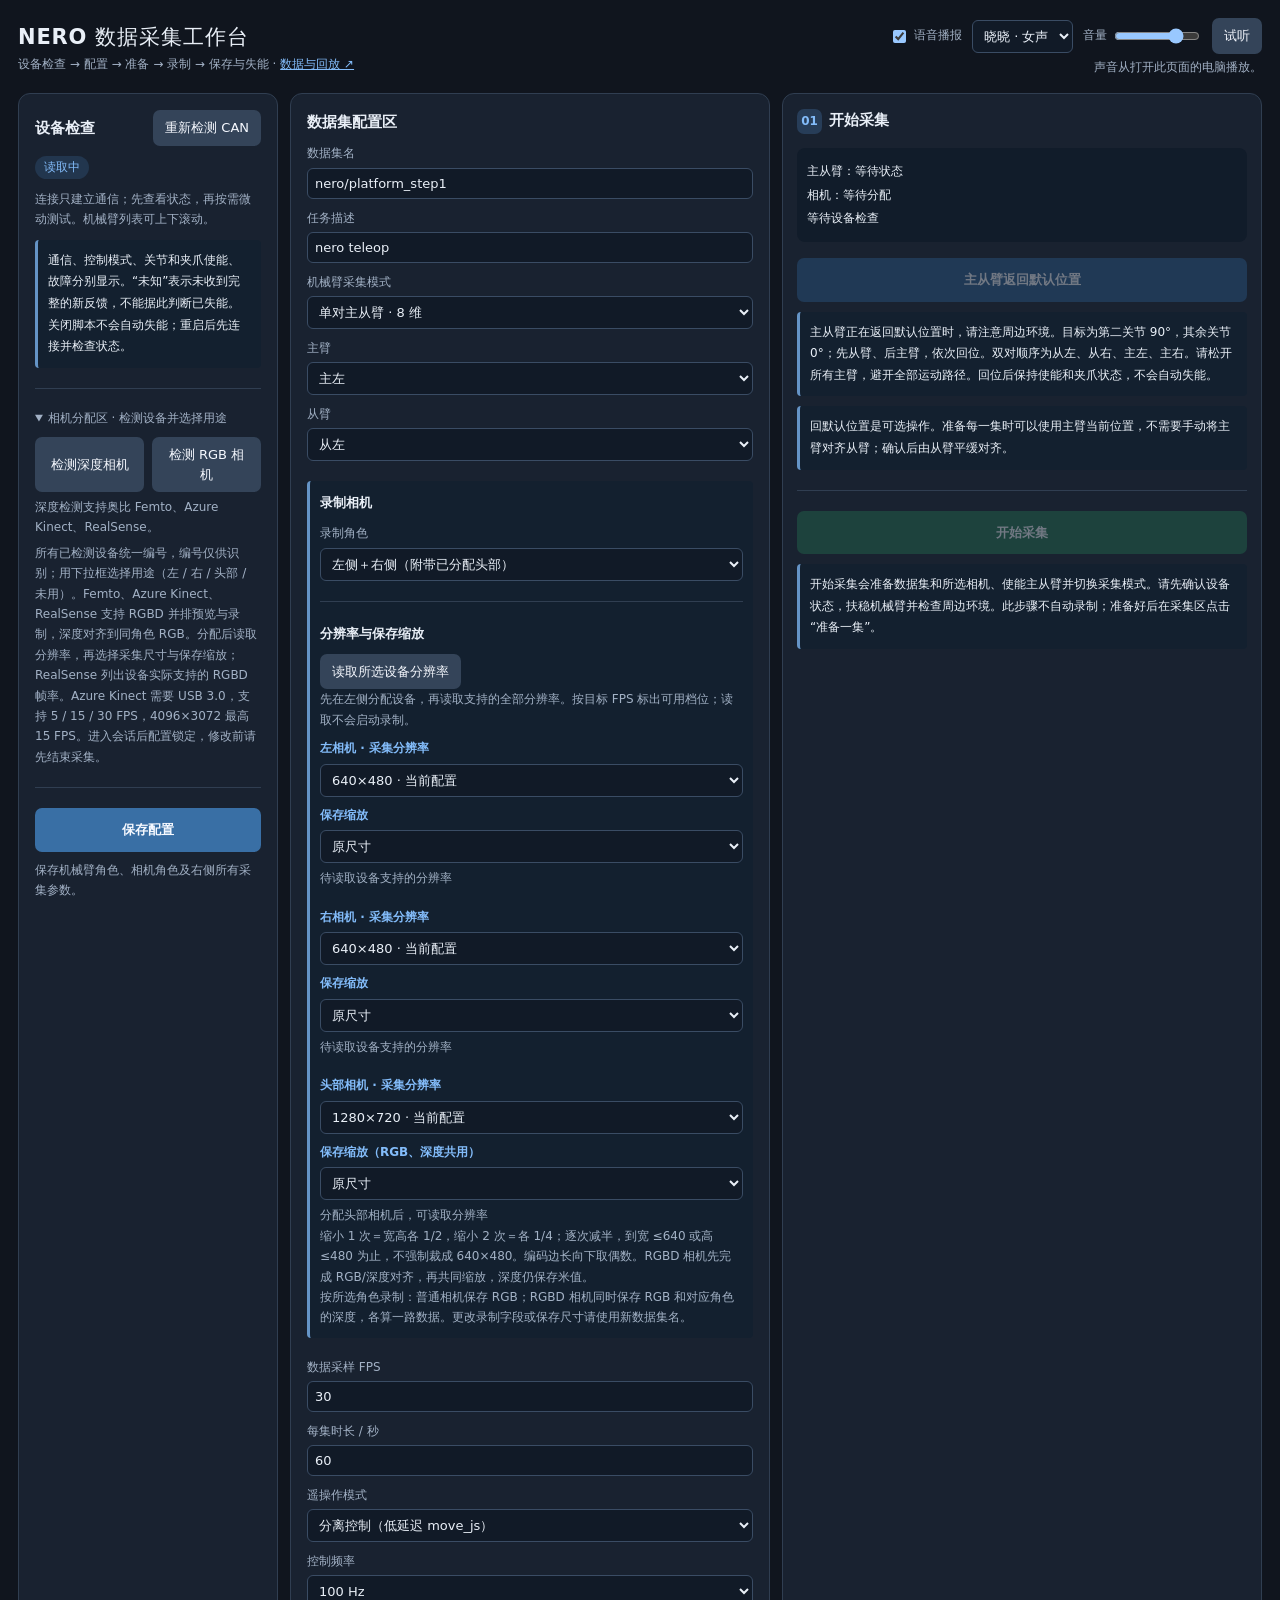
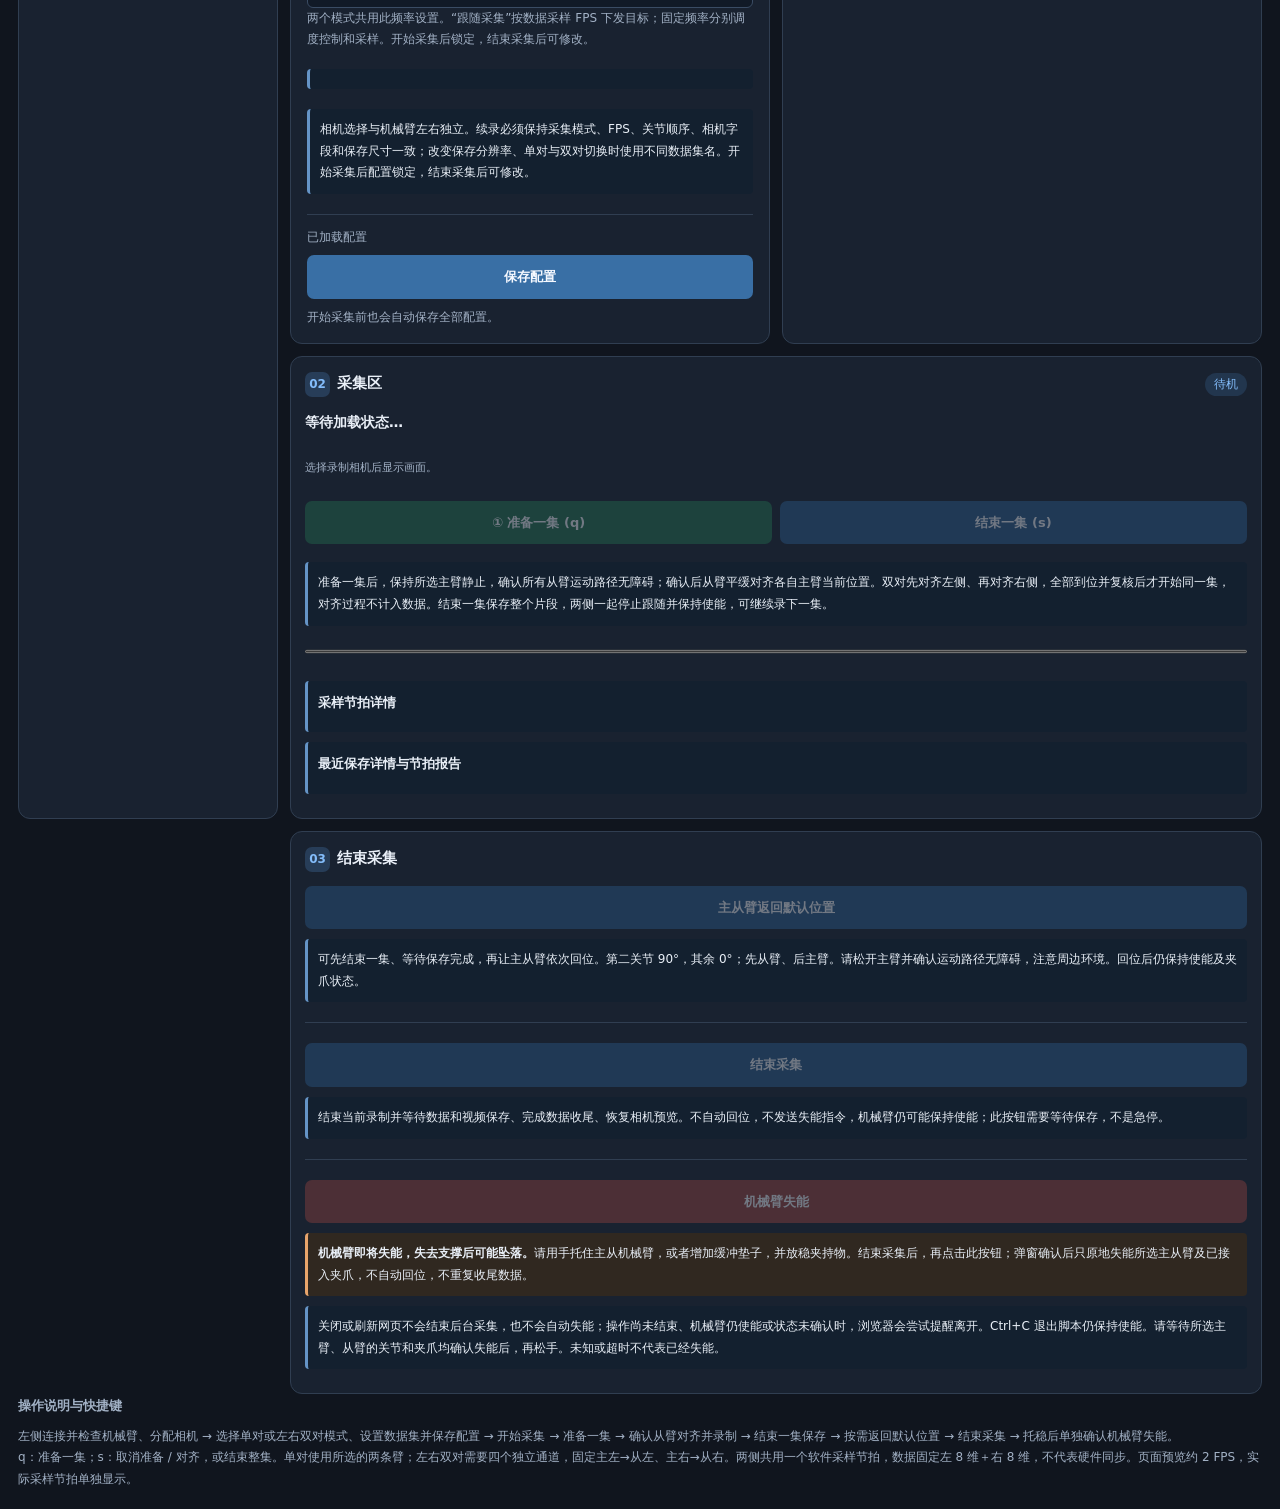
==== examples/nero_to_nero/nero_platform/index.html @ f8a42b7f "feat: nero dual-arm teleop platform and dataset writer tweaks - 新增 nero_to_nero 采集平台（Web 界面 + 相机管理 +" ====
<!DOCTYPE html>
<html lang="zh">
<head>
<meta charset="utf-8">
<meta name="viewport" content="width=device-width, initial-scale=1">
<title>Nero 数据采集工作台</title>
<style>
 *{box-sizing:border-box} [hidden]{display:none!important}
 :root{color-scheme:dark;--bg:#10151e;--panel:#192230;--line:#303e51;--text:#e9eff7;--muted:#a2b1c5;--blue:#83bcfa}
 body{font-family:system-ui,"Noto Sans CJK SC",sans-serif;margin:0;padding:18px;background:var(--bg);color:var(--text);font-size:13px;line-height:1.6}
 .topbar{display:flex;justify-content:space-between;gap:20px;align-items:center;margin-bottom:16px}
 h1{font-size:21px;letter-spacing:.04em;margin:0} .subtitle{color:var(--muted);font-size:12px}
 .voice-panel{max-width:630px;text-align:right} .voice-controls{display:flex;justify-content:flex-end;align-items:center;gap:10px;flex-wrap:wrap}
 .voice-controls label{display:inline-flex;align-items:center;gap:5px;margin:0} #voice-volume{width:86px} #voice-status{margin:3px 0 0;min-height:19px}
 .workspace{display:grid;grid-template-columns:minmax(260px,1.25fr) minmax(175px,.85fr) minmax(185px,.9fr) minmax(340px,1.6fr) minmax(220px,1.05fr);gap:12px;align-items:stretch}
 #left{min-width:0} .column{min-height:640px}.section-head{flex-wrap:wrap}
 .panel{background:var(--panel);border:1px solid var(--line);border-radius:12px;padding:16px;min-width:0}
 .section-head{display:flex;align-items:center;justify-content:space-between;gap:10px;margin-bottom:10px}
 h2{font-size:15px;color:var(--text);margin:0} h3{font-size:13px;margin:0 0 8px}
 .step{display:inline-flex;align-items:center;justify-content:center;width:25px;height:25px;border-radius:7px;background:#273d58;color:var(--blue);margin-right:7px;font-size:12px}
 .badge{display:inline-block;padding:2px 9px;border-radius:20px;color:var(--blue);background:#22364e;font-size:12px;white-space:nowrap}
 .badge.recording{color:#92e9c2;background:#164737}.badge.error{color:#ffc483;background:#543826}
 .badge.review{color:#ffe39a;background:#4c4326}
 .config-grid{display:grid;grid-template-columns:minmax(0,1fr);gap:10px 12px} .field{min-width:0}.span-2,.span-3{grid-column:auto}
 .config-grid input,.config-grid select{width:100%} .config-footer{margin-top:10px}
 .stage{padding:14px}.stage .section-head{margin-bottom:14px}.stage-note{margin:7px 0 12px;font-size:12px;color:var(--muted);line-height:1.7}
 .action{display:block;width:100%;padding:11px 8px;margin:8px 0;font-weight:600}
 .divider{border:0;border-top:1px solid var(--line);margin:20px 0}
 .checklist{margin:8px 0 16px;padding:10px;border-radius:8px;background:#111c2a}.checklist div{font-size:12px;margin:4px 0;overflow-wrap:anywhere}
 #arms{max-height:460px;overflow-y:auto;padding-right:4px}#cams{max-height:360px;overflow-y:auto}.cam img{max-height:125px}
 .armrow{padding:13px 0;border-bottom:1px solid var(--line)}.armrow:last-child{border-bottom:0;padding-bottom:0}
 .armhead{display:flex;gap:7px;align-items:center;flex-wrap:wrap}.ch{font-weight:700;color:var(--blue);margin-right:auto}
 .arm-actions{display:grid;grid-template-columns:1fr 1fr;gap:6px;margin-top:8px}.arm-actions button{padding:6px 3px;font-size:12px}
 .hardware{display:grid;gap:3px;margin:8px 0;font-size:12px;line-height:1.6;overflow-wrap:anywhere}
 .st{font-size:12px;color:var(--muted);overflow-wrap:anywhere;margin-top:6px}
 .muted,.record-detail{color:var(--muted);font-size:12px;line-height:1.7;overflow-wrap:anywhere}.record-detail{margin:5px 0}
 details{margin-top:10px}summary{cursor:pointer;color:var(--muted);font-size:12px;user-select:none}details[open]>summary{margin-bottom:9px}
 .result-row{padding:8px 0;border-bottom:1px solid var(--line);font-size:12px;overflow-wrap:anywhere}.result-row button{margin-top:6px;font-size:12px}
 #close-result{background:#111c2a;padding:10px;margin-top:12px;border-radius:8px}#close-result h2{font-size:13px}
 button{padding:7px 11px;border:1px solid transparent;border-radius:7px;cursor:pointer;font-family:inherit;font-size:13px;background:#344459;color:#f6f9ff;line-height:1.5}
 button:hover:enabled{filter:brightness(1.16)}button:focus-visible,input:focus-visible,select:focus-visible,summary:focus-visible{outline:2px solid var(--blue);outline-offset:3px}
 .go{background:#237451}.stop{background:#98433f}.connect{background:#2c5c8d}.save{background:#396fa5}.quiet-danger{color:#f1b5ad;background:transparent;border-color:#704641}
 button:disabled{opacity:.4;cursor:not-allowed}
 select,input{padding:7px;background:#111a27;color:var(--text);border:1px solid #3a4c64;border-radius:6px;font-family:inherit;font-size:13px;min-width:0}
 label{display:block;font-size:12px;color:var(--muted);margin:0 0 4px}.cfg-label{display:block;font-size:12px;font-weight:700;color:var(--blue);margin:8px 0 4px}.row{display:flex;gap:8px}.row button{flex:1}
 .cams{display:grid;grid-template-columns:minmax(0,1fr);gap:12px}.cam{min-width:0;padding:10px;background:#111a27;border-radius:8px}.cam select{width:100%;margin-top:8px}
 .cam img{width:100%;aspect-ratio:4/3;object-fit:contain;background:#080e16;border-radius:6px}.camera-title{color:var(--blue);font-weight:600}
 .cam img.rgbd-pair{aspect-ratio:auto;max-height:none}.rgbd-labels{display:grid;grid-template-columns:1fr 1fr;text-align:center;font-size:12px;color:var(--muted);margin-top:6px}.preview-retry{margin:6px 0;font-size:12px}
 .focus-controls{border-top:1px solid var(--line);margin-top:9px;padding-top:8px}.focus-choice{display:inline-flex;align-items:center;gap:4px;margin-right:10px;color:var(--text)}.focus-choice.disabled{opacity:.45}.focus-controls input[type=range]{width:100%;padding:0;accent-color:var(--blue);margin:6px 0}.focus-controls input[type=checkbox]{accent-color:var(--blue)}.focus-value{font-variant-numeric:tabular-nums}
 .live-cameras{display:grid;grid-template-columns:repeat(auto-fit,minmax(140px,1fr));gap:10px;margin:12px 0}.live-card{width:100%;max-width:260px;justify-self:center}.notice{padding:10px;background:#13202f;border-left:3px solid #6594c6;border-radius:4px;font-size:12px;line-height:1.8;margin:10px 0}.notice.danger{border-color:#e7a46b;background:#302820}.save-footer{margin-top:20px;padding-top:12px;border-top:1px solid var(--line)}.episode-actions{margin-top:16px;display:grid;grid-template-columns:1fr 1fr;gap:8px}
 .live-card{min-width:0;border:1px solid var(--line);border-radius:9px;overflow:hidden;background:#0b111b}
 .live-card header{display:flex;align-items:center;justify-content:space-between;gap:6px;padding:8px 10px;font-size:12px}
 .live-view{position:relative;aspect-ratio:4/3;background:#080e16}.live-view img{position:absolute;width:100%;height:100%;object-fit:contain}
 .preview-placeholder{position:absolute;inset:0;display:grid;place-content:center;color:var(--muted);padding:16px;text-align:center;font-size:12px}
 .camera-id{padding:7px 10px;font:10px/1.5 monospace;color:#8fa1b9;overflow-wrap:anywhere}
 #preview-mode{font-size:11px;color:var(--muted)} #rec-metrics{font-size:16px;font-weight:600;color:var(--text);margin:10px 0 0}
 #rec-progress{width:100%;height:7px;margin:12px 0;accent-color:#67d5a4}#rec-status{font-size:14px;font-weight:600;min-height:24px}
 #start-reminder{background:#223c36;border:1px solid #3c715b;padding:10px;border-radius:8px;margin-top:12px}#start-reminder .row{flex-direction:column}
 .warn{color:#ffc080;overflow-wrap:anywhere;font-size:12px}.warn:not(:empty){margin:8px 0}#rec-error:not(:empty){padding:10px;background:#422f28;border-radius:6px}.can-cmd{display:block;white-space:pre;font-family:monospace;font-size:12px;background:#0b111b;padding:8px;border-radius:6px;overflow-x:auto;margin:6px 0 0;user-select:all}.copy-btn{margin-left:6px;padding:2px 8px;font-size:12px;border:1px solid #3a4c64;background:#111a27;color:var(--text);border-radius:6px;cursor:pointer}.copy-btn:hover{filter:brightness(1.16)}
 #hint{font-size:12px;color:var(--muted);line-height:1.8}
 dialog{background:#202c3d;color:var(--text);border:1px solid #f6ad55;border-radius:12px;padding:24px;max-width:560px;width:calc(100% - 48px)}
 dialog::backdrop{background:rgba(0,0,0,.75)}dialog h2{font-size:20px;color:#ffc080}#safety-text{white-space:pre-line;line-height:1.8;margin:16px 0}#safety-audio{min-height:3em}dialog .row{margin-top:12px}
 @media(max-width:1280px){.workspace{grid-template-columns:260px minmax(170px,1fr) minmax(185px,1fr)}#left{grid-row:span 2}#capture-area{grid-column:2/4}#finish-area{grid-column:2/4}.column{min-height:0}}
 @media(max-width:800px){body{padding:10px}.topbar{align-items:flex-start;flex-direction:column;gap:10px}.voice-panel{text-align:left}.voice-controls{justify-content:flex-start}.workspace{grid-template-columns:1fr 1fr}#left{grid-row:auto;grid-column:1/-1}#capture-area,#finish-area{grid-column:1/-1}#arms{display:grid;grid-template-columns:repeat(auto-fit,minmax(220px,1fr));gap:12px}.cams{grid-template-columns:repeat(auto-fit,minmax(210px,1fr))}}
 @media(max-width:480px){.workspace{grid-template-columns:1fr}#config-area,#prepare-area{grid-column:1/-1}}
</style>
</head>
<body>
<header class="topbar">
  <div><h1>NERO <span style="font-weight:400">数据采集工作台</span></h1><div class="subtitle">设备检查 → 配置 → 准备 → 录制 → 保存与失能 · <a href="/review" target="_blank" rel="noopener" style="color:var(--blue)">数据与回放 ↗</a></div></div>
  <div class="voice-panel">
    <div class="voice-controls">
      <label><input id="voice-enabled" type="checkbox" checked onchange="changeVoice()">语音播报</label>
      <select id="voice-name" aria-label="播报音色" onchange="changeVoice(true)"><option value="xiaoxiao">晓晓 · 女声</option><option value="yunxi">云希 · 男声</option></select>
      <label>音量 <input id="voice-volume" aria-label="播报音量" type="range" min="0" max="100" value="85" oninput="changeVoice()"></label>
      <button onclick="previewVoice()">试听</button>
    </div>
    <div id="voice-status" class="record-detail" aria-live="polite">声音从打开此页面的电脑播放。</div>
  </div>
</header>
<div id="system-warning" class="notice warn" role="alert" hidden></div>
<div id="connection-status" class="notice warn" role="status" hidden></div>
<main class="workspace">
  <aside id="left" class="panel column">
    <div class="section-head"><h2>设备检查</h2><button id="btn-redetect-can" onclick="redetectCan()" title="重新扫描系统里的 CAN 接口，通道表会按实际检测结果刷新">重新检测 CAN</button><span id="device-count" class="badge">读取中</span></div>
    <div id="can-down-warning" class="notice warn" role="alert" hidden></div>
    <div class="muted">连接只建立通信；先查看状态，再按需微动测试。机械臂列表可上下滚动。</div>
    <div id="arms"></div>
    <div class="notice">通信、控制模式、关节和夹爪使能、故障分别显示。“未知”表示未收到完整的新反馈，不能据此判断已失能。关闭脚本不会自动失能；重启后先连接并检查状态。</div>

    <hr class="divider">
        <details id="camera-settings" open><summary>相机分配区 · 检测设备并选择用途</summary>
          <div class="row"><button id="btn-detect-depth" onclick="detectCameras('depth')">检测深度相机</button><button id="btn-detect-rgb" onclick="detectCameras('rgb')">检测 RGB 相机</button></div>
          <div id="camera-detection" class="record-detail" role="status" aria-live="polite">深度检测支持奥比 Femto、Azure Kinect、RealSense。</div>
          <div class="muted">所有已检测设备统一编号，编号仅供识别；用下拉框选择用途（左 / 右 / 头部 / 未用）。Femto、Azure Kinect、RealSense 支持 RGBD 并排预览与录制，深度对齐到同角色 RGB。分配后读取分辨率，再选择采集尺寸与保存缩放；RealSense 列出设备实际支持的 RGBD 帧率。Azure Kinect 需要 USB 3.0，支持 5 / 15 / 30 FPS，4096×3072 最高 15 FPS。进入会话后配置锁定，修改前请先结束采集。</div>
          <div class="cams" id="cams"></div>
          <div id="missing-cameras" class="record-detail"></div>
          <div id="active-cameras" class="record-detail"></div>
        </details>
    <div class="save-footer"><button class="save action" id="btn-save-devices" onclick="save()">保存配置</button><div class="muted">保存机械臂角色、相机角色及右侧所有采集参数。</div></div>
  </aside>
    <section class="panel column" id="config-area">
      <div class="section-head"><h2>数据集配置区</h2></div>
      <div class="config-grid" oninput="markConfigDirty()" onchange="markConfigDirty()">
        <div class="field span-3"><label for="repo_id">数据集名</label><input id="repo_id" value="nero/platform_step1" placeholder="nero/任务名称"></div>
        <div class="field span-3"><label for="task">任务描述</label><input id="task" value="nero teleop"></div>
        <div class="field span-3"><label for="pair_mode">机械臂采集模式</label><select id="pair_mode" onchange="updatePairSummary(); refresh()"><option value="single">单对主从臂 · 8 维</option><option value="dual">左右双对 · 16 维</option></select></div>
        <div class="field" id="single-leader"><label for="leader_label">主臂</label><select id="leader_label"><option>主左</option><option>主右</option></select></div>
        <div class="field" id="single-follower"><label for="follower_label">从臂</label><select id="follower_label"><option>从左</option><option>从右</option></select></div>
        <section class="notice span-3" aria-labelledby="record-cameras-title">
          <h3 id="record-cameras-title">录制相机</h3>
          <div class="config-grid">
            <div class="field"><label for="record_camera">录制角色</label><select id="record_camera" onchange="updateCameraSummary(); voice.say('camera_changed')"><option value="right">右侧（附带已分配头部）</option><option value="left">左侧（附带已分配头部）</option><option value="both" selected>左侧＋右侧（附带已分配头部）</option></select></div>
          </div>
          <div id="record-camera-summary" class="record-detail" aria-live="polite"></div>
          <hr class="divider">
          <h3>分辨率与保存缩放</h3>
          <button id="btn-resolutions" type="button" onclick="refreshResolutions()">读取所选设备分辨率</button>
          <div class="muted">先在左侧分配设备，再读取支持的全部分辨率。按目标 FPS 标出可用档位；读取不会启动录制。</div>
          <div class="config-grid">
            <div class="field"><label for="resolution-left" class="cfg-label">左相机 · 采集分辨率</label><select id="resolution-left" onchange="changeResolution('left')"><option value="640x480">640×480 · 当前配置</option></select><label for="scale-left" class="cfg-label">保存缩放</label><select id="scale-left" onchange="changeScale('left')"><option value="1">原尺寸</option></select><div id="resolution-output-left" class="record-detail"></div><div id="resolution-info-left" class="muted">待读取设备支持的分辨率</div></div>
            <div class="field"><label for="resolution-right" class="cfg-label">右相机 · 采集分辨率</label><select id="resolution-right" onchange="changeResolution('right')"><option value="640x480">640×480 · 当前配置</option></select><label for="scale-right" class="cfg-label">保存缩放</label><select id="scale-right" onchange="changeScale('right')"><option value="1">原尺寸</option></select><div id="resolution-output-right" class="record-detail"></div><div id="resolution-info-right" class="muted">待读取设备支持的分辨率</div></div>
            <div class="field"><label for="resolution-head" class="cfg-label">头部相机 · 采集分辨率</label><select id="resolution-head" onchange="changeResolution('head')"><option value="1280x720">1280×720 · 当前配置</option></select><label for="scale-head" class="cfg-label">保存缩放（RGB、深度共用）</label><select id="scale-head" onchange="changeScale('head')"><option value="1">原尺寸</option></select><div id="resolution-output-head" class="record-detail"></div><div id="resolution-info-head" class="muted">分配头部相机后，可读取分辨率</div></div>
          </div>
          <div class="muted">缩小 1 次＝宽高各 1/2，缩小 2 次＝各 1/4；逐次减半，到宽 ≤640 或高 ≤480 为止，不强制裁成 640×480。编码边长向下取偶数。RGBD 相机先完成 RGB/深度对齐，再共同缩放，深度仍保存米值。</div>
          <div class="muted">按所选角色录制：普通相机保存 RGB；RGBD 相机同时保存 RGB 和对应角色的深度，各算一路数据。更改录制字段或保存尺寸请使用新数据集名。</div>
          <div id="depth-storage" class="warn" hidden></div>
        </section>
        <div class="field"><label for="fps">数据采样 FPS</label><input id="fps" type="number" min="1" value="30" onchange="renderResolutionControls(); updateTeleopSummary()"></div>
        <div class="field"><label for="episode_sec">每集时长 / 秒</label><input id="episode_sec" type="number" min="0.1" step="0.1" value="60"></div>
        <div class="field span-3"><label for="follow_motion_mode">遥操作模式</label><select id="follow_motion_mode" onchange="updateTeleopSummary()"><option value="js">分离控制（低延迟 move_js）</option><option value="j">底层平滑（高延迟 move_j）</option></select></div>
        <div class="field span-3"><label for="control_frequency">控制频率</label><select id="control_frequency" onchange="updateTeleopSummary()"><option value="capture">跟随采集</option><option value="50">50 Hz</option><option value="100" selected>100 Hz</option><option value="150">150 Hz</option><option value="200">200 Hz</option></select><div class="muted">两个模式共用此频率设置。“跟随采集”按数据采样 FPS 下发目标；固定频率分别调度控制和采样。开始采集后锁定，结束采集后可修改。</div></div>
        <div class="notice span-3" id="teleop-summary"></div>
      </div>
      <div class="notice">相机选择与机械臂左右独立。续录必须保持采集模式、FPS、关节顺序、相机字段和保存尺寸一致；改变保存分辨率、单对与双对切换时使用不同数据集名。开始采集后配置锁定，结束采集后可修改。</div>
      <div class="record-detail" id="pair-summary"></div>
      <div class="record-detail" id="camera-summary"></div>
      <div class="save-footer"><div class="muted" id="config-status">已加载配置</div><button class="save action" id="btn-save" onclick="save()">保存配置</button><div class="muted">开始采集前也会自动保存全部配置。</div></div>
    </section>
    <section class="panel stage column" id="prepare-area">
      <div class="section-head"><h2><span class="step">01</span>开始采集</h2></div>
      <div class="checklist"><div id="ready-pair">主从臂：等待状态</div><div id="ready-camera">相机：等待分配</div><div id="ready-state">等待设备检查</div></div>
      <button class="connect action" id="btn-home" onclick="returnHome()" disabled>主从臂返回默认位置</button>
      <div class="notice">主从臂正在返回默认位置时，请注意周边环境。目标为第二关节 90°，其余关节 0°；先从臂、后主臂，依次回位。双对顺序为从左、从右、主左、主右。请松开所有主臂，避开全部运动路径。回位后保持使能和夹爪状态，不会自动失能。</div>
      <div id="home-status" class="record-detail" aria-live="polite"></div>
      <div class="notice">回默认位置是可选操作。准备每一集时可以使用主臂当前位置，不需要手动将主臂对齐从臂；确认后由从臂平缓对齐。</div>
      <hr class="divider">
      <button class="go action" id="btn-session-start" onclick="openSession()" disabled>开始采集</button>
      <div class="notice">开始采集会准备数据集和所选相机、使能主从臂并切换采集模式。请先确认设备状态，扶稳机械臂并检查周边环境。此步骤不自动录制；准备好后在采集区点击“准备一集”。</div>
      <div class="record-detail" id="session-status" aria-live="polite"></div>
      <div id="gate" class="warn"></div>
    </section>
      <section class="panel stage column" id="capture-area">
        <div class="section-head"><h2><span class="step">02</span>采集区</h2><span id="phase-badge" class="badge">待机</span></div>
        <div class="status" id="rec-status" aria-live="polite">等待加载状态…</div>
        <div class="live-cameras" id="live-cameras">
          <article class="live-card" id="live-left" hidden><header><strong>左相机</strong><span id="live-label-left"></span></header><div class="live-view"><img id="live-image-left" alt="左相机当前画面" hidden><div class="preview-placeholder" id="live-empty-left">等待画面</div></div><div class="camera-id" id="live-id-left"></div></article>
          <article class="live-card" id="live-right" hidden><header><strong>右相机</strong><span id="live-label-right"></span></header><div class="live-view"><img id="live-image-right" alt="右相机当前画面" hidden><div class="preview-placeholder" id="live-empty-right">等待画面</div></div><div class="camera-id" id="live-id-right"></div></article>
          <article class="live-card" id="live-head" hidden><header><strong>头部 RGB</strong><span id="live-label-head"></span></header><div class="live-view"><img id="live-image-head" alt="头部 RGB 当前画面" hidden><div class="preview-placeholder" id="live-empty-head">开启采集后显示</div></div><div class="camera-id" id="live-id-head"></div></article>
          <article class="live-card" id="live-left_depth" hidden><header><strong>左深度</strong><span id="live-label-left_depth"></span></header><div class="live-view"><img id="live-image-left_depth" alt="左深度伪彩色" hidden><div class="preview-placeholder" id="live-empty-left_depth">开启采集后显示</div></div><div class="camera-id">与左 RGB 对齐。固定 0～10 m 色阶：近蓝、远红，无效值黑色。保存单通道深度，伪彩色仅供查看。</div></article>
          <article class="live-card" id="live-right_depth" hidden><header><strong>右深度</strong><span id="live-label-right_depth"></span></header><div class="live-view"><img id="live-image-right_depth" alt="右深度伪彩色" hidden><div class="preview-placeholder" id="live-empty-right_depth">开启采集后显示</div></div><div class="camera-id">与右 RGB 对齐。固定 0～10 m 色阶：近蓝、远红，无效值黑色。保存单通道深度，伪彩色仅供查看。</div></article>
          <article class="live-card" id="live-head_depth" hidden><header><strong>头部深度</strong><span id="live-label-head_depth"></span></header><div class="live-view"><img id="live-image-head_depth" alt="头部深度伪彩色" hidden><div class="preview-placeholder" id="live-empty-head_depth">开启采集后显示</div></div><div class="camera-id">与头部 RGB 对齐。固定 0～10 m 色阶：近蓝、远红，无效值黑色。保存单通道深度，伪彩色仅供查看。</div></article>
        </div>
        <div id="preview-mode">选择录制相机后显示画面。</div>
        <div id="camera-focus-warning" class="warn" hidden></div>
        <div class="episode-actions"><button class="go action" id="btn-start" onclick="start()" disabled>① 准备一集 (q)</button><button class="connect action" id="btn-stop" onclick="stop()" disabled>结束一集 (s)</button></div>
        <div class="notice">准备一集后，保持所选主臂静止，确认所有从臂运动路径无障碍；确认后从臂平缓对齐各自主臂当前位置。双对先对齐左侧、再对齐右侧，全部到位并复核后才开始同一集，对齐过程不计入数据。结束一集保存整个片段，两侧一起停止跟随并保持使能，可继续录下一集。</div>
        <div id="start-reminder" hidden>
          <div class="record-detail">建议主臂尽量回到默认位置（第二关节 90°，其余 0°），也可使用当前位置。双对模式请保持两条主臂静止，直到全部对齐完成；确认两侧路径和臂间空间均无障碍。</div>
          <div class="record-detail">可直接确认跳过准备语音，继续从臂对齐并录制。</div>
          <div class="row"><button class="go" id="btn-confirm-start" onclick="confirmStart()">② 确认并继续（跳过语音）</button><button onclick="cancelStart()">取消</button></div>
        </div>
        <button class="action" id="btn-cancel-prepare" onclick="stop()" hidden disabled>取消准备 / 对齐 (s)</button>
        <div id="rec-metrics"></div>
        <progress id="rec-progress" value="0" max="60" aria-label="本集录制时长"></progress>
        <div class="record-detail" id="rec-fps"></div>
        <div class="record-detail" id="rec-control"></div>
        <div class="record-detail" id="rec-motion-mode"></div>
        <div class="warn" id="rec-warning"></div><div class="warn" id="rec-error" role="alert"></div>
        <div class="warn" id="timing-warning"></div>
        <section class="notice" aria-labelledby="timing-title"><h3 id="timing-title">采样节拍详情</h3><div class="record-detail" id="rec-timing"></div></section>
        <div class="record-detail" id="rec-total"></div>
        <div class="record-detail" id="last-summary" aria-live="polite"></div>
        <section class="notice" aria-labelledby="last-title"><h3 id="last-title">最近保存详情与节拍报告</h3><div class="record-detail" id="rec-last"></div></section>
      </section>
    <section class="panel stage column" id="finish-area">
      <div class="section-head"><h2><span class="step">03</span>结束采集</h2></div>
      <button class="connect action" id="btn-home-end" onclick="returnHome('btn-home-end')" disabled>主从臂返回默认位置</button>
      <div class="notice">可先结束一集、等待保存完成，再让主从臂依次回位。第二关节 90°，其余 0°；先从臂、后主臂。请松开主臂并确认运动路径无障碍，注意周边环境。回位后仍保持使能及夹爪状态。</div>
      <div id="home-status-end" class="record-detail" aria-live="polite"></div>
      <hr class="divider">
      <button class="connect action" id="btn-end-session" onclick="endSession()" disabled>结束采集</button>
      <div class="notice">结束当前录制并等待数据和视频保存、完成数据收尾、恢复相机预览。不自动回位，不发送失能指令，机械臂仍可能保持使能；此按钮需要等待保存，不是急停。</div>
      <div id="end-status" class="record-detail" aria-live="polite"></div>
      <hr class="divider">
      <button class="stop action" id="btn-disconnect" onclick="disconnect()" disabled>机械臂失能</button>
      <div class="notice danger"><strong>机械臂即将失能，失去支撑后可能坠落。</strong>请用手托住主从机械臂，或者增加缓冲垫子，并放稳夹持物。结束采集后，再点击此按钮；弹窗确认后只原地失能所选主从臂及已接入夹爪，不自动回位，不重复收尾数据。</div>
      <div id="disable-status" class="record-detail" aria-live="polite"></div>
      <div id="close-result" hidden aria-live="polite">
        <h2>数据收尾与失能结果</h2><div class="muted">数据、关节、夹爪分别确认；未执行失能不等于已失能。仅重试未完成项。</div>
        <div class="result-row"><span id="close-data"></span><button id="retry-data" onclick="retryClose('data')" hidden>重试数据收尾</button></div>
        <div id="close-arms"></div><div class="record-detail" id="close-preview"></div><div class="warn" id="close-warnings"></div>
      </div>
      <div class="notice">关闭或刷新网页不会结束后台采集，也不会自动失能；操作尚未结束、机械臂仍使能或状态未确认时，浏览器会尝试提醒离开。Ctrl+C 退出脚本仍保持使能。请等待所选主臂、从臂的关节和夹爪均确认失能后，再松手。未知或超时不代表已经失能。</div>
    </section>
</main>
<section id="hint" aria-labelledby="hint-title"><h3 id="hint-title">操作说明与快捷键</h3>左侧连接并检查机械臂、分配相机 → 选择单对或左右双对模式、设置数据集并保存配置 → 开始采集 → 准备一集 → 确认从臂对齐并录制 → 结束一集保存 → 按需返回默认位置 → 结束采集 → 托稳后单独确认机械臂失能。<br>q：准备一集；s：取消准备 / 对齐，或结束整集。单对使用所选的两条臂；左右双对需要四个独立通道，固定主左→从左、主右→从右。两侧共用一个软件采样节拍，数据固定左 8 维＋右 8 维，不代表硬件同步。页面预览约 2 FPS，实际采样节拍单独显示。</section>
<dialog id="safety-dialog" aria-labelledby="safety-title" aria-describedby="safety-text" oncancel="event.preventDefault(); finishSafety(false)" onclose="if(!this.open) finishSafety(false)">
  <h2 id="safety-title"></h2>
  <div id="safety-text"></div>
  <div id="safety-audio" class="record-detail" aria-live="polite"></div>
  <button id="safety-replay" onclick="replaySafety()">重新播放提醒</button>
  <div class="row">
    <button id="safety-cancel" onclick="finishSafety(false)" autofocus>取消</button>
    <button id="safety-confirm" class="stop" onclick="finishSafety(true)" disabled>请先听完提醒</button>
  </div>
</dialog>
<script src="/static/voice.js?v=5"></script>
<script src="/static/camera_focus.js?v=1"></script>
<script>
const VOICE_MANIFEST = /*VOICE_MANIFEST*/{};
const voice = new NeroVoice(VOICE_MANIFEST, text=>{ document.getElementById("voice-status").textContent = text; });
let safetyPending = null;
let CH = ["can0","can1","can2","can3"];
const DEFAULT_RESOLUTIONS = {left:{width:640,height:480,scale:1},right:{width:640,height:480,scale:1},head:{width:1280,height:720,scale:1}};
let cameraResolution = JSON.parse(JSON.stringify(DEFAULT_RESOLUTIONS));
let resolutionProfiles = {};
let resolutionsPending = false;
const LABELS = ["未分配","主左","主右","从左","从右"];
let CAMERAS = {}, MAP = {};
let cameraDetectionPending = false;
function assignedId(role){ const ids = Object.keys(MAP).filter(id=>MAP[id] === role); return ids.length === 1 ? ids[0] : ""; }
function cameraType(id){ return CAMERAS[id]?.type || "rgb"; }
const CAMERA_ROLES = ["left","right","head"];
const ROLE_NAMES = {left:"左",right:"右",head:"头部"};
const LIVE_STREAMS = CAMERA_ROLES.flatMap(role=>[role,role+"_depth"]);
function selectedRoles(){
  const selection = document.getElementById("record_camera").value;
  if(selection === "all") return CAMERA_ROLES.filter(role=>assignedId(role));
  const roles = selection === "both" ? ["left","right"] : [selection];
  if(selection !== "head" && assignedId("head")) roles.push("head");
  return roles;
}
function depthRoles(){ return selectedRoles().filter(role=>cameraType(assignedId(role)) === "rgbd"); }
function streamLabel(name){ const role = name.replace(/_depth$/, ""); return (ROLE_NAMES[role] || role)+(name.endsWith("_depth") ? "深度" : " RGB"); }
let lastConnected = false;
let homeRequestPending = false;
let disableRequestPending = false;
let sessionRequestPending = false;
let endRequestPending = false;
let startRequestPending = false;
let startReminderOpen = false;
let stopRequestPending = false;
const armRequestPending = new Set();
let commandError = "";
let latestStatus = null;
let configRevision = 0;
let previewSequence = 0;
const depthPreviewPending = new Set();
const depthPreviewErrors = new Map();
let refreshRequested = 0;
let refreshApplied = 0;
let configLoaded = false;
let camerasLoaded = false;
let statusAvailable = false;
let initializationError = "";
const cameraFocus = new NeroCameraFocus({post:(url,data)=>post(url,data), refresh:()=>refresh()});

function pageReady(){ return configLoaded && camerasLoaded && statusAvailable; }

// 只对查询设置超时；超时重试不重发任何设备操作或保存指令。
async function getJson(url){
  const controller = new AbortController();
  const timer = setTimeout(()=>controller.abort(), 5000);
  try{
    const response = await fetch(url, {signal:controller.signal, cache:"no-store"});
    if(!response.ok){
      let data = {};
      try{ data = await response.json(); }catch{}
      throw new Error(data.msg || `HTTP ${response.status}`);
    }
    return await response.json();
  }catch(error){
    if(controller.signal.aborted) throw new Error("读取超时（5 秒）");
    throw error;
  }finally{ clearTimeout(timer); }
}

function lockUnavailableControls(){
  cameraFocus.lock();
  document.getElementById("btn-resolutions").disabled = true;
  document.querySelectorAll("#config-area input, #config-area select, #cams select, #missing-cameras select, #arms select, #arms .device-command").forEach(control=>{ control.disabled = true; });
  for(const id of ["btn-detect-depth","btn-detect-rgb","btn-home","btn-home-end","btn-session-start","btn-start","btn-confirm-start","btn-end-session","btn-disconnect","btn-save","btn-save-devices","retry-data"]){
    document.getElementById(id).disabled = true;
  }
  for(const ch of CH){
    for(const action of ["move","home","retry"]) document.getElementById(action+"-"+ch).disabled = true;
  }
  if(!latestStatus) document.getElementById("btn-stop").disabled = true;
}

function showConnectionStatus(message){
  const banner = document.getElementById("connection-status");
  banner.hidden = !message;
  banner.textContent = message;
}

function markConfigDirty(){
  configRevision++;
  document.getElementById("config-status").textContent = "有未保存修改";
  updateDepthStorageHint();
}

function updateDepthStorageHint(){
  const target = document.getElementById("depth-storage");
  target.hidden = !depthRoles().length;
  const fps = Number(document.getElementById("fps").value) || 30;
  const seconds = Number(document.getElementById("episode_sec").value) || 60;
  const bytesPerSecond = depthRoles().reduce((total,role)=>{
    const [width,height] = savedSize(cameraResolution[role]);
    return total+width*height*4*fps;
  },0);
  target.textContent = `深度临时 TIFF 约 ${(bytesPerSecond/1e6).toFixed(1)} MB/s，本集 ${seconds} 秒约 ${(bytesPerSecond*seconds/1e9).toFixed(2)} GB（不含 RGB 和额外开销）。保存时编码为视频并清理临时图像。建议先录 10 秒验证磁盘与节拍。`;
}

function rgbdTimingSummary(stats){
  const checked = stats.timestamp_checked_frames || 0;
  const unverified = stats.timestamp_unverified_frames ?? stats.frames ?? 0;
  const receive = Number.isFinite(stats.max_rgb_depth_receive_skew_ms) ? `RGB/深度主机接收时差最大 ${stats.max_rgb_depth_receive_skew_ms.toFixed(1)} ms，用于检查旧帧积压，不代表曝光时差。` : "";
  if(!checked || !Number.isFinite(stats.max_rgb_depth_skew_ms)) return receive+`RGB/深度：${unverified} 帧时间戳不可用或未通过有效性检查，时间同步未验证。`;
  return receive+`RGB/深度有效时间戳已检查 ${checked} 帧（设备时钟 ${stats.timestamp_device_frames || 0} 帧、全局时钟 ${stats.timestamp_global_frames || 0} 帧），最大差 ${stats.max_rgb_depth_skew_ms.toFixed(2)} ms；另有 ${unverified} 帧未验证。时差检查不代表同步曝光。`;
}

// 每次状态轮询最多请求一张图；不排队，慢请求超过两秒即清除旧画面。
function previewPicture(picture, placeholder, source, key, unavailable = "等待相机画面…"){
  if(picture.previewKey !== key){
    picture.previewKey = key;
    picture.previewPending = false;
    picture.onload = picture.onerror = null;
    picture.removeAttribute("src");
    picture.hidden = true;
    placeholder.hidden = false;
    placeholder.textContent = unavailable;
  }
  if(!source){
    picture.hidden = true; placeholder.hidden = false; placeholder.textContent = unavailable;
    return;
  }
  if(picture.previewPending && Date.now() - picture.previewRequestedAt < 2000) return;
  if(picture.previewPending){
    picture.hidden = true; placeholder.hidden = false; placeholder.textContent = "画面更新超时，正在重试…";
  }
  const token = ++previewSequence;
  picture.previewToken = token;
  picture.previewPending = true;
  picture.previewRequestedAt = Date.now();
  picture.onload = ()=>{
    if(picture.previewKey !== key || picture.previewToken !== token) return;
    picture.previewPending = false; picture.hidden = false; placeholder.hidden = true;
  };
  picture.onerror = ()=>{
    if(picture.previewKey !== key || picture.previewToken !== token) return;
    picture.previewPending = false; picture.hidden = true; placeholder.hidden = false;
    placeholder.textContent = "暂无新画面，正在重试…";
  };
  picture.src = `${source}?frame=${token}`;
}

function updatePreviews(s){
  cameraFocus.update(s, pageReady());
  const roles = s.connected ? Object.keys(s.active_cameras || {}) : selectedRoles();
  const sampled = s.connected && ["recording","stopping"].includes(s.record.phase);
  document.getElementById("preview-mode").textContent = sampled
    ? "录制采样画面 · 复用已提交帧 · 页面约 2 FPS，采集 FPS 见下方"
    : "实时取景 · 此刻画面不计入数据集 · 页面约 2 FPS";
  const focusWarnings = Object.entries(s.camera_focus || {}).filter(([id,check])=>{
    const selected = s.connected ? Object.values(s.camera_devices || {}).some(info=>info.id === id) : !!CAMERAS[id];
    return selected && check.state === "warning";
  }).map(([id,check])=>`${CAMERAS[id]?.name || id}：${check.message}`);
  const focusWarning = document.getElementById("camera-focus-warning");
  focusWarning.hidden = !focusWarnings.length;
  focusWarning.textContent = focusWarnings.join("；");
  for(const role of ["left","right","head"]){
    const show = roles.includes(role);
    document.getElementById("live-"+role).hidden = !show;
    const ids = Object.keys(MAP).filter(id=>MAP[id] === role);
    const id = ids.length === 1 ? ids[0] : null;
    const available = s.connected ? !!s.active_cameras?.[role] : !!(id && CAMERAS[id]);
    const source = !show || !available || (!s.connected && cameraType(id) === "rgbd") ? null : (s.connected ? `/api/record/camera/${role}/frame` : `/api/camera/${encodeURIComponent(id)}/frame`);
    const identity = s.connected ? s.active_cameras?.[role] : id;
    document.getElementById("live-id-"+role).textContent = identity || (role === "head" ? "尚未分配头部相机" : "尚未分配唯一相机");
    document.getElementById("live-label-"+role).textContent = sampled ? "录制采样" : "取景预览";
    previewPicture(document.getElementById("live-image-"+role), document.getElementById("live-empty-"+role), source, `${source}|${identity}|${sampled}`, !s.connected && cameraType(id) === "rgbd" ? "请在相机分配区查看 RGB / 深度并排预览" : (id || s.connected ? "等待相机画面…" : "请在上方展开相机分配，指定设备"));
  }
  for(const role of CAMERA_ROLES){
    const name = role+"_depth";
    const show = s.connected ? roles.includes(name) : depthRoles().includes(role);
    document.getElementById("live-"+name).hidden = !show;
    const source = s.connected && show ? `/api/record/camera/${name}/frame` : null;
    document.getElementById("live-label-"+name).textContent = sampled ? "录制采样" : "取景预览";
    previewPicture(document.getElementById("live-image-"+name), document.getElementById("live-empty-"+name), source, `${source}|${s.active_cameras?.[name]}|${sampled}`, "请在相机分配区查看 RGB / 深度并排预览");
  }
  // 折叠时不请求分配预览；采集期间只显示中间的实际来源。
  document.querySelectorAll(".cam[data-camera-id]").forEach(card=>{
    const id = card.dataset.cameraId;
    const visible = document.getElementById("camera-settings").open && !s.connected && CAMERAS[id];
    const rgbd = cameraType(id) === "rgbd";
    const focusLabel = card.querySelector(".camera-focus");
    if(focusLabel){
      const focus = s.camera_focus?.[id];
      focusLabel.hidden = rgbd;
      focusLabel.className = "camera-focus " + (focus?.state === "warning" ? "warn" : "muted");
      const stages = {open:"打开时",episode_start:"本集开始前",episode_end:"本集结束后"};
      const values = focus?.values || {};
      const details = [];
      if(values.zoom_absolute != null) details.push(`变焦读数 ${values.zoom_absolute}`);
      if(values.exposure_auto != null) details.push(`曝光模式读数 ${values.exposure_auto}`);
      if(values.exposure_absolute != null) details.push(`曝光读数 ${values.exposure_absolute}`);
      focusLabel.textContent = focus ? `最近检查（${stages[focus.stage] || focus.stage}）：${focus.message}`
        +(details.length ? `。${details.join("；")}` : "")+"。仅为控制值读回，不代表光学清晰度已验证。"
        : "对焦状态：尚未读取，打开相机后检查。";
    }
    const state = s.camera_previews?.[id] || {phase:"closed"};
    if(state.phase === "ready") depthPreviewErrors.delete(id);
    const error = depthPreviewErrors.get(id) || (state.phase === "error" ? state.message : "");
    const idle = !s.config_error && !s.recording && !s.homing && !s.ending && !s.disabling && !s.device_busy?.length
      && !cameraDetectionPending && !resolutionsPending && !sessionRequestPending && !safetyPending && !armRequestPending.size;
    if(visible && rgbd && CAMERAS[id].preview_supported && state.phase === "closed" && !error && idle && !depthPreviewPending.size){
      void startDepthPreview(id);
    }
    const ready = !rgbd || state.phase === "ready";
    const source = visible && ready ? `/api/camera/${encodeURIComponent(id)}/${rgbd ? "rgbd/" : ""}frame` : null;
    const message = s.connected ? "会话已锁定，请在采集区查看画面" : !visible ? "预览已折叠" : !rgbd ? "等待画面…"
      : !CAMERAS[id].preview_supported ? "当前仅支持检测，尚未接通 RGBD 预览"
      : error || (depthPreviewPending.has(id) || state.phase === "opening" ? "正在打开 RGB / 深度预览…" : "等待设备空闲后打开预览…");
    previewPicture(card.querySelector("img"), card.querySelector(".mapping-empty"), source, source, message);
    const retry = card.querySelector(".preview-retry");
    if(retry){
      retry.hidden = !visible || !CAMERAS[id].preview_supported;
      retry.disabled = !idle || depthPreviewPending.size > 0 || state.phase === "opening";
      retry.textContent = state.phase === "ready" ? "重新打开预览" : "重试预览";
    }
  });
}

async function startDepthPreview(id, restart = false){
  if(depthPreviewPending.size || !pageReady()) return;
  depthPreviewPending.add(id); depthPreviewErrors.delete(id);
  try{
    const response = await fetch(`/api/camera/${encodeURIComponent(id)}/preview/start`, {
      method:"POST", headers:{"Content-Type":"application/json"}, body:JSON.stringify({restart})
    });
    const result = await response.json();
    if(response.status === 409) return; // 其他窗口抢先开始操作，等待下一次空闲状态。
    if(!response.ok || !result.ok) throw new Error(result.msg || "RGBD 预览打开失败");
  }catch(error){ depthPreviewErrors.set(id, error.message); }
  finally{ depthPreviewPending.delete(id); await refresh(); }
}

function changeVoice(preview = false){
  voice.configure({enabled:document.getElementById("voice-enabled").checked, voice:document.getElementById("voice-name").value, volume:Number(document.getElementById("voice-volume").value)/100});
  document.getElementById("voice-status").textContent = voice.enabled && voice.volume > 0 ? "语音设置已保存，可点击试听。" : "语音已关闭，操作确认仍会显示文字提醒。";
  if(preview) void voice.say("preview");
}
function previewVoice(){ void voice.say("preview"); }
function operationError(error){
  commandError = error.message;
  document.getElementById("rec-error").textContent = commandError;
  void voice.say("failed");
}

function safetyConfirm(title, text, cue, label){
  if(safetyPending) return Promise.resolve(false);
  return new Promise(resolve=>{
    safetyPending = {resolve, cue, label};
    voice.locked = true;
    document.getElementById("safety-title").textContent = title;
    document.getElementById("safety-text").textContent = VOICE_MANIFEST.prompts[cue]+"\n\n"+text;
    document.getElementById("safety-confirm").disabled = true;
    try{
      document.getElementById("safety-dialog").showModal();
      document.getElementById("safety-cancel").focus();
      replaySafety();
    }catch(error){ finishSafety(false); operationError(error); }
  });
}
async function replaySafety(){
  const pending = safetyPending;
  if(!pending) return;
  const button = document.getElementById("safety-confirm");
  // 语音不阻塞确认：按钮立即可点，语音后台播放，点确认即停止。
  button.disabled = false;
  button.textContent = pending.label;
  document.getElementById("safety-audio").textContent = "正在播报提醒；可立即确认，也可等待听完。";
  void voice.say(pending.cue, {critical:true});
}
function finishSafety(accepted){
  if(!safetyPending || (accepted && document.getElementById("safety-confirm").disabled)) return;
  const pending = safetyPending;
  safetyPending = null;
  voice.stop(); voice.locked = false;
  document.getElementById("safety-dialog").close();
  pending.resolve(accepted);
  if(!accepted) void voice.say("cancel_action");
}

async function post(url, data){
  if(!pageReady() && !["/api/record/stop", "/api/collection/end"].includes(url)){
    throw new Error("页面配置或设备状态尚未读取完成，请等待连接恢复后再操作。");
  }
  commandError = "";
  const options = {method:"POST"};
  if(data !== undefined){
    options.headers = {"Content-Type":"application/json"};
    options.body = JSON.stringify(data);
  }
  const response = await fetch(url, options);
  const result = await response.json();
  if(!response.ok || !result.ok) throw new Error(result.msg || "操作失败");
  return result;
}

async function runCommand(url, ch, action, cue){
  if(safetyPending || armRequestPending.has(ch)) return;
  armRequestPending.add(ch);
  if(cue) void voice.say(cue);
  try{ await post(url); voice.trackArm(ch, action); }catch(error){ operationError(error); }
  finally{ armRequestPending.delete(ch); await refresh(); }
}

function buildArms(){
  const box = document.getElementById("arms");
  box.innerHTML = "";
  CH.forEach(ch=>{
    const div = document.createElement("div"); div.className = "armrow";
    div.innerHTML = `<div class="armhead"><div class="ch">${ch}</div>
      <select id="lb-${ch}" onchange="setLabel('${ch}', this.value)">${LABELS.map(l=>`<option>${l}</option>`).join("")}</select>
      </div><div class="arm-actions"><button class="device-command" onclick="armConnect('${ch}')">连接并读取</button>
      <button onclick="checkArm('${ch}')">检查状态</button>
      <button class="device-command" id="move-${ch}" onclick="armMove('${ch}')">微动测试</button>
      <button class="device-command quiet-danger" id="home-${ch}" onclick="armDisable('${ch}')">回位后失能</button></div>
      <div class="hardware">
        <div id="comm-${ch}"></div><div id="mode-${ch}"></div>
        <div id="power-${ch}"></div><div id="fault-${ch}"></div>
      </div>
      <div class="st" id="st-${ch}">最近操作：未连接</div>
      <div class="muted" id="guidance-${ch}"></div>
      <details><summary>详细关节状态与角度</summary><div class="hardware"><div id="joints-${ch}"></div><div id="position-${ch}"></div></div></details>`;
    box.appendChild(div);
  });
  const results = document.getElementById("close-arms");
  results.innerHTML = CH.map(ch=>`<div class="result-row" id="close-row-${ch}" hidden><span id="close-arm-${ch}"></span><button id="recheck-${ch}" onclick="retryClose('status','${ch}')" hidden>重新确认 ${ch} 状态（只读）</button><button id="retry-${ch}" onclick="retryClose('arm','${ch}')" hidden>仅重试 ${ch} 失能</button></div>`).join("");
}

async function redetectCan(){
  try{ await post("/api/can/redetect"); }
  catch(error){ operationError(error); }
  await refresh();
}

function copyCanCmd(btn){
  const text = document.getElementById("can-cmd-text")?.textContent || "";
  const done = () => { btn.textContent = "已复制"; setTimeout(()=>{ btn.textContent = "复制命令"; }, 1500); };
  if(navigator.clipboard && window.isSecureContext){
    navigator.clipboard.writeText(text).then(done).catch(()=>fallbackCopy(text, done));
  }else{
    fallbackCopy(text, done);
  }
}
function fallbackCopy(text, done){
  const ta = document.createElement("textarea");
  ta.value = text; ta.style.position = "fixed"; ta.style.opacity = "0";
  document.body.appendChild(ta); ta.select();
  try{ document.execCommand("copy"); done(); }catch(e){}
  document.body.removeChild(ta);
}

async function detectCameras(kind){
  if(cameraDetectionPending || document.getElementById("btn-detect-"+kind).disabled) return;
  cameraDetectionPending = true;
  document.getElementById("btn-detect-depth").disabled = true;
  document.getElementById("btn-detect-rgb").disabled = true;
  document.getElementById("camera-detection").textContent = kind === "depth" ? "正在检测奥比 Femto、Azure Kinect、RealSense…" : "正在检测 RGB 相机…";
  try{
    const result = await post("/api/cameras/detect/"+kind);
    // 检测只更新设备清单，不能覆盖用户尚未保存的用途选择。
    renderCameras(result);
  }catch(error){
    document.getElementById("camera-detection").textContent = error.message;
    operationError(error);
  }finally{ cameraDetectionPending = false; await refresh(); }
}

async function armConnect(ch){ await runCommand("/api/arm/connect/"+ch, ch, "connect", "connect"); }
async function checkArm(ch){
  commandError = "";
  void voice.say("check");
  try{
    const result = await getJson("/api/arm/status/"+ch);
    if(!result.ok) throw new Error(result.msg || "读取状态失败");
    void voice.say("checked");
  }catch(error){ operationError(error); }
  await refresh();
}
async function armMove(ch){ await runCommand("/api/arm/move/"+ch, ch, "micro", "micro"); }
async function armDisable(ch){
  if(safetyPending || document.getElementById("home-"+ch).disabled) return;
  const name = document.getElementById("lb-"+ch).value;
  if(await safetyConfirm("确认回位后失能", `${name} (${ch})：第二关节 90°，其余关节 0°，到位后失能关节及夹爪。`, "single_home_warning", "确认回位后失能")){
    await runCommand("/api/arm/disable/"+ch, ch, "single_home", "single_home_started");
  }
}

async function setLabel(ch, label){
  try{ await post("/api/label/"+ch, {label}); markConfigDirty(); void voice.say("label_changed"); }catch(error){ operationError(error); }
  refresh();
}

function teleopModeLabel(mode){
  return mode === "j" ? "底层平滑（高延迟 move_j）" : "分离控制（低延迟 move_js）";
}
function updateTeleopSummary(){
  const mode = document.getElementById("follow_motion_mode").value;
  const frequency = document.getElementById("control_frequency").value || "100";
  const fps = Number(document.getElementById("fps").value);
  const rate = frequency === "capture" ? `跟随采集（当前 ${fps > 0 ? fps : "—"} Hz）` : `${frequency} Hz`;
  document.getElementById("teleop-summary").textContent = `${teleopModeLabel(mode)}；控制频率：${rate}。`+
    (mode === "j" ? "由控制器平滑运动，跟随延迟较大；结束一集时会请求从臂保持当前反馈位置，再保存视频，保持使能。" : "按主臂当前目标下发，响应较快；结束一集停止下发跟随目标，保持使能。")+
    "实际控制频率与数据采样 FPS 分别显示；频率为调度目标，卡顿时记录错过时刻，不突发补发。";
}
async function loadConfig(){
  const cfg = await getJson("/api/config");
  document.getElementById("pair_mode").value = cfg.pair_mode || "single";
  document.getElementById("follow_motion_mode").value = cfg.follow_motion_mode || "js";
  document.getElementById("control_frequency").value = String(cfg.control_frequency ?? 100);
  cameraResolution = JSON.parse(JSON.stringify(cfg.camera_resolution || DEFAULT_RESOLUTIONS));
  cameraFocus.load(cfg.camera_focus_settings);
  for(const key of ["leader_label","follower_label","record_camera","fps","episode_sec","repo_id","task"]){
    document.getElementById(key).value = cfg[key];
  }
  CH.forEach(ch=>{ document.getElementById("lb-"+ch).value = cfg.arms[ch]; });
  configLoaded = true;
  renderResolutionControls();
  updateDepthStorageHint();
  updatePairSummary();
  updateTeleopSummary();
}

function pageSelection(){
  return {pair_mode:document.getElementById("pair_mode").value || "single",
    leader_label:document.getElementById("leader_label").value,
    follower_label:document.getElementById("follower_label").value};
}
function selectedLabels(selection){
  return selection.pair_mode === "dual" ? ["主左","从左","主右","从右"] : [selection.leader_label, selection.follower_label];
}
function updatePairSummary(){
  const dual = pageSelection().pair_mode === "dual";
  document.getElementById("single-leader").hidden = dual;
  document.getElementById("single-follower").hidden = dual;
  document.getElementById("pair-summary").textContent = dual
    ? "主左 → 从左；主右 → 从右。四条臂共同录制一集；状态与动作均为左 8 维＋右 8 维（各 7 关节＋夹爪）。切换模式请使用新的数据集名。"
    : "单对采集：所选从臂状态与主臂下发动作各 8 维（7 关节＋夹爪）。";
}

async function loadCameras(){
  const revision = configRevision;
  const data = await getJson("/api/cameras");
  if(revision === configRevision) MAP = data.camera_map;
  renderCameras(data);
  camerasLoaded = true;
}

function purposeSelect(id){
  const select = document.createElement("select");
  select.setAttribute("aria-label", "相机用途："+id);
  for(const [value,label] of [["unused","未用"],["left","左侧相机"],["right","右侧相机"],["head","头部相机"]]){
    select.add(new Option(label, value));
  }
  select.value = MAP[id] || "unused";
  select.addEventListener("change", ()=>{ MAP[id] = select.value; markConfigDirty(); updateCameraSummary(); void voice.say("camera_changed"); });
  return select;
}

function renderCameras(data){
  CAMERAS = data.cameras;
  const results = Object.values(data.detection || {});
  document.getElementById("camera-detection").textContent = `已检测到 ${Object.keys(CAMERAS).length} 台相机。`+
    results.map(result=>`${result.label}：${result.message}`).join("；");
  const box = document.getElementById("cams"); box.innerHTML = "";
  cameraFocus.clearRows();
  // 设备编号与用途无关，修改下拉框不会重排或重命名设备。
  Object.keys(CAMERAS).sort().forEach((id,index)=>{
    const info = CAMERAS[id];
    const div = document.createElement("div"); div.className = "cam";
    div.dataset.cameraId = id;
    const title = document.createElement("div"); title.className = "camera-title";
    title.textContent = `相机 ${index+1}`;
    const identity = document.createElement("div"); identity.className = "camera-id";
    identity.textContent = `${info.type === "rgbd" ? "RGBD" : "RGB"} · ${info.name || id}`+(info.serial ? ` · ${info.serial}` : "");
    div.append(title, identity);
    const picture = document.createElement("img"); picture.alt = `相机 ${index+1} 核对画面`; picture.hidden = true;
    const missing = document.createElement("div"); missing.className = "mapping-empty muted";
    missing.textContent = info.type === "rgbd" ? "等待 RGB / 深度预览…" : "等待画面…";
    if(info.type === "rgbd"){
      picture.className = "rgbd-pair"; picture.alt = `相机 ${index+1}：左 RGB，右深度伪彩色`;
      const labels = document.createElement("div"); labels.className = "rgbd-labels";
      const rgb = document.createElement("span"), depth = document.createElement("span");
      rgb.textContent = "RGB"; depth.textContent = "深度"; labels.append(rgb,depth); div.append(labels);
    }
    div.append(picture, missing);
    cameraFocus.add(div, id, info);
    const focus = document.createElement("div"); focus.className = "camera-focus muted";
    focus.hidden = info.type === "rgbd"; focus.textContent = "对焦状态：等待读取…";
    div.append(focus);
    if(info.type === "rgbd" && info.preview_supported){
      const note = document.createElement("div"); note.className = "muted";
      note.textContent = "同一组 RGBD 画面 · 深度固定 0～10 m 色阶，无效值黑色。预览不写入数据集。";
      const retry = document.createElement("button"); retry.className = "preview-retry"; retry.textContent = "重试预览"; retry.hidden = true;
      retry.addEventListener("click", ()=>{ if(!retry.disabled) void startDepthPreview(id, true); });
      div.append(note,retry);
    }
    if(info.recording_supported === false){
      const note = document.createElement("div"); note.className = "warn";
      note.textContent = "已支持检测，尚未接通 RGBD 录制，请暂设为未用。";
      div.append(note);
    }
    const label = document.createElement("div"); label.textContent = "用途";
    div.append(label, purposeSelect(id));
    box.appendChild(div);
  });
  // 保留失联设备的配置供用户处理，但不把历史占位算作检测到的相机。
  const missingBox = document.getElementById("missing-cameras"); missingBox.innerHTML = "";
  const missingAssignments = Object.entries(MAP).filter(([id,role])=>!(id in CAMERAS) && role !== "unused");
  for(const [id] of missingAssignments){
    const row = document.createElement("div"), text = document.createElement("div");
    text.textContent = "已分配但未检测到："+id;
    row.append(text, purposeSelect(id)); missingBox.appendChild(row);
  }
  missingBox.hidden = !missingAssignments.length;
  updateCameraSummary();
}

function savedSize(setting){
  return [setting.width, setting.height].map(value=>Math.max(2, Math.floor(value/setting.scale/2)*2));
}
function scaleOptions(width, height){
  const values = [1];
  while(width/values[values.length-1] > 640 && height/values[values.length-1] > 480) values.push(values[values.length-1]*2);
  return values;
}
function resolutionSource(role){
  const ids = Object.keys(MAP).filter(id=>MAP[id] === role);
  return ids.length === 1 ? ids[0] : "";
}
function profileSupportsFPS(profile){
  if(profile.reason) return false;
  const fps = Number(document.getElementById("fps").value) || 30;
  if(profile.fps?.length) return profile.fps.some(value=>Math.abs(value-fps) <= fps*.001);
  if(profile.interval_range){
    const [low, high, step] = profile.interval_range, interval = 1/fps;
    return interval >= low && interval <= high && (!step || Math.abs((interval-low)/step-Math.round((interval-low)/step)) < .00001);
  }
  return true;
}
function renderResolutionControls(){
  for(const role of ["left","right","head"]){
    const setting = cameraResolution[role], current = `${setting.width}x${setting.height}`;
    const cached = resolutionProfiles[role];
    const profiles = cached?.source === resolutionSource(role) ? cached.profiles : [];
    const sizes = new Map();
    for(const p of profiles){
      const key = `${p.width}x${p.height}`;
      if(!sizes.has(key)) sizes.set(key, []);
      sizes.get(key).push(p);
    }
    const options = [...sizes.entries()].sort((a,b)=>b[1][0].width*b[1][0].height-a[1][0].width*a[1][0].height).map(([key, entries], index)=>{
      const p = entries[0], usable = entries.some(profileSupportsFPS);
      const rates = [...new Set(entries.filter(p=>!p.reason).flatMap(p=>p.fps || []))].sort((a,b)=>a-b);
      const text = `${p.width}×${p.height}${index === 0 ? " · 最大" : ""}${rates.length ? " · "+rates.map(n=>Number(n.toFixed(2))).join("/")+" FPS" : ""}${usable ? "" : " · 当前 FPS / RGBD 不可用"}`;
      return `<option value="${key}"${usable ? "" : " disabled"}>${text}</option>`;
    });
    if(!sizes.has(current)) options.unshift(`<option value="${current}">${setting.width}×${setting.height} · ${profiles.length ? "当前配置，设备未列出" : "当前配置，待读取"}</option>`);
    const select = document.getElementById("resolution-"+role);
    select.innerHTML = options.join(""); select.value = current;
    const factors = scaleOptions(setting.width, setting.height);
    const scale = document.getElementById("scale-"+role);
    scale.innerHTML = factors.map((factor,index)=>{
      const size = savedSize({...setting,scale:factor}).join("×");
      return `<option value="${factor}">${factor === 1 ? "原尺寸" : `缩小 ${index} 次 · 宽高各 1/${factor}`} → ${size}</option>`;
    }).join("");
    scale.value = setting.scale;
    document.getElementById("resolution-output-"+role).textContent = `采集 ${setting.width}×${setting.height} → 保存 ${savedSize(setting).join("×")}${cameraType(assignedId(role)) === "rgbd" ? "（RGB/深度对齐）" : ""}`;
    if(cached && cached.source !== resolutionSource(role)) document.getElementById("resolution-info-"+role).textContent = "设备分配已变化，请重新读取分辨率";
  }
  updateDepthStorageHint();
}
function changeResolution(role){
  const [width,height] = document.getElementById("resolution-"+role).value.split("x").map(Number);
  const scale = scaleOptions(width,height).includes(cameraResolution[role].scale) ? cameraResolution[role].scale : 1;
  cameraResolution[role] = {width,height,scale};
  renderResolutionControls(); updateRecordingSummary();
}
function changeScale(role){
  cameraResolution[role].scale = Number(document.getElementById("scale-"+role).value);
  renderResolutionControls(); updateRecordingSummary();
}
async function refreshResolutions(){
  if(resolutionsPending || document.getElementById("btn-resolutions").disabled) return;
  resolutionsPending = true;
  document.getElementById("btn-resolutions").disabled = true;
  try{
    for(const role of ["left","right","head"]){
      const info = document.getElementById("resolution-info-"+role), source = resolutionSource(role);
      if(!source || !(source in CAMERAS)) { info.textContent = "请先在左侧分配此相机"; continue; }
      info.textContent = "正在读取支持的分辨率，不启动视频流…";
      try{
        const data = await getJson(`/api/camera/resolutions/${role}?camera_id=${encodeURIComponent(source)}`);
        if(source !== resolutionSource(role)) { info.textContent = "设备分配已变化，请重新读取"; continue; }
        resolutionProfiles[role] = {source,profiles:data.profiles};
        const count = new Set(data.profiles.map(p=>`${p.width}x${p.height}`)).size;
        info.textContent = `${data.source ? "列出" : "设备报告"} ${count} 种分辨率；灰色档位不支持当前 FPS 或 RGBD。`+(data.source ? `来源：${data.source}。` : "")+(data.ranges?.length ? "连续范围："+data.ranges.join("；")+"；下拉框列出最大、逐次减半和最小档位。" : "");
      }catch(error){ info.textContent = error.message+"。保留当前配置；开始采集时仍会验证实际尺寸。"; }
    }
    renderResolutionControls();
  }finally{ resolutionsPending = false; await refresh(); }
}

function updateRecordingSummary(){
  const streams = selectedRoles().flatMap(role=>{
    const names = cameraType(assignedId(role)) === "rgbd" ? [role,role+"_depth"] : [role];
    return names.map(name=>`${streamLabel(name)} ${savedSize(cameraResolution[role]).join("×")}`);
  });
  document.getElementById("record-camera-summary").textContent = `本次写入 ${streams.length} 路数据：${streams.join("、")}`;
}

function updateCameraSummary(){
  renderResolutionControls();
  updateRecordingSummary();
  updateDepthStorageHint();
  const roles = selectedRoles();
  const names = {left:"左相机",right:"右相机",head:"头部相机",unused:"未用"};
  const lines = roles.map(role=>{
    const id = assignedId(role);
    return `${names[role]}：${id || "请分配唯一的设备"}${id ? (cameraType(id) === "rgbd" ? "（RGB＋深度）" : "（RGB）") : ""}`;
  });
  document.getElementById("camera-summary").textContent = "录制来源："+lines.map(line=>line.length > 72 ? line.slice(0,69)+"…" : line).join("；");
  document.getElementById("camera-summary").title = lines.join("；");
  if(latestStatus && statusAvailable) updatePreviews(latestStatus);
}

function getConfig(){
  cameraFocus.assertReady();
  const labels = {};
  CH.forEach(ch=>{ labels[ch] = document.getElementById("lb-"+ch).value; });
  return {
    ...pageSelection(),
    labels,
    camera_map: MAP,
    record_camera: document.getElementById("record_camera").value,
    camera_resolution: JSON.parse(JSON.stringify(cameraResolution)),
    fps: parseInt(document.getElementById("fps").value) || 30,
    follow_motion_mode: document.getElementById("follow_motion_mode").value || "js",
    control_frequency: document.getElementById("control_frequency").value === "capture" ? "capture" : Number(document.getElementById("control_frequency").value || 100),
    episode_sec: parseFloat(document.getElementById("episode_sec").value) || 60,
    repo_id: document.getElementById("repo_id").value,
    task: document.getElementById("task").value,
  };
}

async function save(){
  try{ await saveSilent(); void voice.say("config_saved"); }
  catch(error){ operationError(error); }
  refresh();
}
async function saveSilent(){
  const revision = configRevision;
  const result = await post("/api/save", getConfig());
  if(revision === configRevision) document.getElementById("config-status").textContent = "配置已保存";
  return result;
}
function selectedTargets(status){
  const targets = {};
  for(const label of selectedLabels(status)){
    const channels = CH.filter(ch=>status.arms[ch].label === label);
    if(channels.length !== 1) throw new Error(`${label} 的 CAN 通道映射不唯一`);
    targets[channels[0]] = label;
  }
  return targets;
}
async function openSession(){
  const button = document.getElementById("btn-session-start");
  if(button.disabled || sessionRequestPending || safetyPending) return;
  sessionRequestPending = true; button.disabled = true;
  document.getElementById("session-status").textContent = "正在准备采集设备和数据集，请保持机械臂静止…";
  void voice.say("session_start");
  try{ await saveSilent(); await post("/api/connect"); void voice.say("session_ready"); }
  catch(error){ operationError(error); }
  finally{ sessionRequestPending = false; await refresh(); }
}
async function endSession(){
  const button = document.getElementById("btn-end-session");
  if(button.disabled || endRequestPending || safetyPending) return;
  endRequestPending = true; button.disabled = true;
  startReminderOpen = false; document.getElementById("start-reminder").hidden = true;
  void voice.say("session_ending");
  document.getElementById("end-status").textContent = "正在保存并完成数据收尾；不会失能机械臂…";
  try{
    const status = await getJson("/api/status");
    await post("/api/collection/end", {targets:selectedTargets(status)});
    void voice.say("session_ended");
  }catch(error){ operationError(error); }
  finally{ endRequestPending = false; await refresh(); }
}
async function disconnect(){
  const button = document.getElementById("btn-disconnect");
  if(button.disabled || disableRequestPending || safetyPending) return;
  disableRequestPending = true;
  button.disabled = true;
  document.getElementById("btn-start").disabled = true;
  document.getElementById("btn-home").disabled = true;
  try{
    const status = await getJson("/api/status");
    if(status.connected || status.recording) throw new Error("请先结束采集并等待数据收尾，再确认机械臂失能。");
    const saveBeforeDisable = !status.disable_error && !status.close_error;
    const targets = selectedTargets(saveBeforeDisable ? {
      ...pageSelection(),
      arms:Object.fromEntries(CH.map(ch=>[ch,{label:document.getElementById("lb-"+ch).value}]))
    } : status);
    const names = Object.entries(targets).map(([ch,label])=>`${label} (${ch})`).join("、");
    if(!await safetyConfirm("确认机械臂失能", `操作对象：${names}，包括已接入夹爪。\n仅原地失能，不自动回位，不重复数据收尾。请持续托稳，等关节和夹爪分别确认完成后再松手。`, "pair_disable_warning", "已托稳，确认失能")) return;
    void voice.say("pair_disable_started");
    if(saveBeforeDisable) await saveSilent();
    await post("/api/pair/disable", {targets});
    void voice.say("pair_disable_done");
  }catch(error){ operationError(error); }
  finally{ disableRequestPending = false; await refresh(); }
}
async function retryClose(stage, ch){
  const button = document.getElementById(stage === "data" ? "retry-data" : (stage === "status" ? "recheck-" : "retry-")+ch);
  if(button.disabled || button.hidden || disableRequestPending || safetyPending) return;
  disableRequestPending = true;
  button.disabled = true;
  try{
    const status = await getJson("/api/status");
    const result = status.close_result;
    if(!result) throw new Error("结束结果已变化，请刷新状态");
    if(stage === "arm" && !await safetyConfirm("确认重试失能", `仅处理 ${result.targets[ch]} (${ch}) 及已接入夹爪，不重复收尾数据或操作另一条臂。`, "retry_disable_warning", "已托稳，确认重试")) return;
    void voice.say({arm:"retry_disable",status:"recheck",data:"retry_data"}[stage]);
    const response = await fetch("/api/close/retry", {
      method:"POST", headers:{"Content-Type":"application/json"},
      body:JSON.stringify({stage, channel:ch, targets:result.targets}),
    });
    const outcome = await response.json();
    // 另一项尚未完成时接口仍返回未完成，逐项结果会在下方显示。
    if(!outcome.ok) document.getElementById("disable-status").textContent = outcome.msg;
    const latest = await getJson("/api/status");
    const entry = stage === "data" ? latest.close_result?.data : latest.close_result?.arms[ch];
    void voice.say(entry?.state === "done" ? (stage === "data" ? "retry_data_done" : "recheck_done") : "close_incomplete");
  }catch(error){ operationError(error); }
  finally{ disableRequestPending = false; await refresh(); }
}
async function returnHome(buttonId = "btn-home"){
  const button = document.getElementById(buttonId);
  if(button.disabled || homeRequestPending || safetyPending) return;
  const targets = {};
  for(const label of selectedLabels(pageSelection())){
    const channels = CH.filter(ch=>document.getElementById("lb-"+ch).value === label);
    if(channels.length !== 1){ operationError(new Error(`请给 ${label} 分配唯一的 CAN 通道`)); return; }
    targets[channels[0]] = label;
  }
  const names = Object.entries(targets).map(([ch,label])=>`${label} (${ch})`).join("、");
  homeRequestPending = true;
  button.disabled = true;
  document.getElementById("btn-start").disabled = true;
  try{
    if(!await safetyConfirm("确认主从臂返回默认位置", `操作对象：${names}，共 ${Object.keys(targets).length} 条臂。\n第二关节 90°，其余关节 0°；先从臂、后主臂依次回位，保持使能和夹爪状态。请松开所选主臂，避开所有运动路径。`, "home_warning", "确认返回默认位置")) return;
    await saveSilent();
    await post("/api/pair/home", {targets});
  }catch(error){ operationError(error); }
  finally{ homeRequestPending = false; await refresh(); }
}
async function start(){
  if(safetyPending || startRequestPending || document.getElementById("btn-start").disabled) return;
  startReminderOpen = true;
  document.getElementById("start-reminder").hidden = false;
  document.getElementById("btn-start").disabled = true;
  void voice.say("prepare");
  await refresh();
}
async function cancelStart(){
  startReminderOpen = false;
  document.getElementById("start-reminder").hidden = true;
  void voice.say("cancelled");
  await refresh();
}
async function confirmStart(){
  if(safetyPending || !startReminderOpen || startRequestPending || document.getElementById("btn-confirm-start").disabled) return;
  voice.stop();
  document.getElementById("voice-status").textContent = "准备提醒已确认，正在准备从臂对齐…";
  startReminderOpen = false;
  document.getElementById("start-reminder").hidden = true;
  startRequestPending = true;
  document.getElementById("btn-start").disabled = true;
  document.getElementById("btn-home").disabled = true;
  document.getElementById("btn-disconnect").disabled = true;
  try{ await saveSilent(); await post("/api/record/start"); }
  catch(error){ operationError(error); }
  finally{ startRequestPending = false; await refresh(); }
}
async function stop(){
  if(safetyPending) return;
  if(startReminderOpen){ await cancelStart(); return; }
  if(stopRequestPending || document.getElementById("btn-stop").disabled) return;
  stopRequestPending = true;
  document.getElementById("btn-stop").disabled = true;
  try{
    const preparing = ["preparing","aligning"].includes(latestStatus?.record?.phase);
    await post("/api/record/stop");
    // 保存提示统一由状态变化播报，避免按钮和轮询各播一次。
    if(preparing) void voice.say("cancel_pending");
  }
  catch(error){ operationError(error); }
  finally{ stopRequestPending = false; await refresh(); }
}

async function refresh(){
  const requestId = ++refreshRequested;
  try{
    const s = await getJson("/api/status");
    if(requestId < refreshApplied) return;
    refreshApplied = requestId;
    statusAvailable = true;
    latestStatus = s;
    // 动态同步实际检测到的 CAN 通道（重插后数量/名字可能变化）
    const detectedChannels = Object.keys(s.arms || {});
    if(detectedChannels.length && detectedChannels.join(",") !== CH.join(",")){
      CH = detectedChannels;
      buildArms();
    }
    if(s.connected){
      document.getElementById("pair_mode").value = s.pair_mode || "single";
      document.getElementById("leader_label").value = s.leader_label;
      document.getElementById("follower_label").value = s.follower_label;
      if(s.camera_resolution && JSON.stringify(s.camera_resolution) !== JSON.stringify(cameraResolution)){
        cameraResolution = JSON.parse(JSON.stringify(s.camera_resolution)); renderResolutionControls();
      }
      updateRecordingSummary();
    }
    updatePairSummary();
    document.getElementById("device-count").textContent = `${s.arm_count} 条臂`;
    const canDown = s.can_down || [];
    const canWarn = document.getElementById("can-down-warning");
    if(canDown.length){
      const cmd = canDown.map(c=>`sudo ip link set ${c} up type can bitrate 1000000`).join("\n");
      canWarn.innerHTML = `<b>⚠️ CAN 接口未启动（DOWN）：${canDown.join("、")}</b>，机械臂无法通信。请在终端手动执行：<button class="copy-btn" onclick="copyCanCmd(this)">复制命令</button><code class="can-cmd" id="can-cmd-text">${cmd}</code>`;
      canWarn.hidden = false;
    }else{
      canWarn.hidden = true;
    }
    CH.forEach(ch=>{
      const a = s.arms[ch];
      const st = document.getElementById("st-"+ch);
      st.textContent = "最近操作："+a.status;
      const h = a.hardware;
      document.getElementById("comm-"+ch).textContent = "通信："+(h?.communication.label || "未知");
      document.getElementById("mode-"+ch).textContent = "控制模式："+(h?.mode.label || "未知");
      const grip = !h?.gripper.present ? "未接入" : (h.gripper.enabled === true ? "使能" : (h.gripper.enabled === false ? "失能" : "未知"));
      document.getElementById("power-"+ch).textContent = "关节："+(h?.enabled.label || "未知")+" · 夹爪："+grip;
      document.getElementById("fault-"+ch).textContent = "设备状态："+(h?.health.label || "未知");
      document.getElementById("fault-"+ch).className = h?.health.state === "fault" ? "warn" : "";
      document.getElementById("joints-"+ch).textContent = (h?.enabled.joints || Array(7).fill(null)).map((v,i)=>`J${i+1} ${v === true ? "使能" : (v === false ? "失能" : "未知")}`).join(" · ");
      document.getElementById("position-"+ch).textContent = "关节角度："+(h?.angles ? h.angles.join("°, ")+"°" : "等待有效新反馈");
      document.getElementById("guidance-"+ch).textContent = (h?.guidance || "连接并读取状态后再操作。")+(h?.errors?.length ? " 读取提示："+h.errors.join("；") : "");
      document.getElementById("lb-"+ch).value = a.label;
    });
    const selection = s.connected ? s : pageSelection();
    const labels = selectedLabels(selection);
    const dual = selection.pair_mode === "dual";
    const ok = dual ? s.arm_count === 4 : (s.arm_count === 2 || s.arm_count === 4);
    const gate = document.getElementById("gate");
    gate.textContent = ok ? "" : `⚠ 当前检测到 ${s.arm_count} 条臂，${dual ? "左右双对需要 4 条臂" : "需检测到 2 或 4 条臂，并连接所选配对"}`;
    const rec = s.record;
    const motionBlocked = !!s.config_error || !!s.recovery_required;
    document.getElementById("system-warning").hidden = !motionBlocked && !s.camera_config_notice;
    document.getElementById("system-warning").textContent = s.config_error || s.recovery_required || s.camera_config_notice || "";
    const busy = !!safetyPending || !!cameraFocus.pending || resolutionsPending || s.homing || homeRequestPending || s.ending || endRequestPending || sessionRequestPending || s.disabling || disableRequestPending || startRequestPending || armRequestPending.size > 0 || s.device_busy.length > 0;
    const homeReady = labels.every(label=>{
      const channels = CH.filter(ch=>s.arms[ch].label === label);
      return channels.length === 1 && s.arms[channels[0]].detected;
    });
    const unfinished = !!s.disable_error || !!s.close_error;
    const pairFault = CH.some(ch=>labels.includes(s.arms[ch].label) && s.arms[ch].hardware?.health.state === "fault");
    document.getElementById("btn-home").disabled = motionBlocked || !homeReady || s.recording || busy || unfinished || pairFault;
    document.getElementById("btn-home").textContent = s.homing ? "主从臂依次回位中…" : "主从臂返回默认位置";
    document.getElementById("btn-home-end").disabled = document.getElementById("btn-home").disabled;
    document.getElementById("btn-home-end").textContent = document.getElementById("btn-home").textContent;
    const preparing = ["preparing", "aligning"].includes(rec.phase);
    document.getElementById("btn-end-session").disabled = busy || !s.connected || (s.recording && preparing) || unfinished;
    document.getElementById("btn-end-session").textContent = s.ending || endRequestPending ? "正在完成数据收尾…" : "结束采集";
    document.getElementById("end-status").textContent = s.end_status || "";
    document.getElementById("btn-disconnect").disabled = busy || s.connected || s.recording || !homeReady || !!s.disable_error;
    document.getElementById("btn-disconnect").textContent = s.disabling ? "正在确认失能…" : (s.disable_error ? "请处理下方未完成失能项" : "机械臂失能");
    document.getElementById("disable-status").textContent = s.disable_status || "";
    const closing = s.close_result;
    document.getElementById("close-result").hidden = !closing;
    const retryLocked = busy || s.recording || s.connected;
    document.getElementById("close-data").textContent = closing ? "数据："+closing.data.message : "";
    document.getElementById("retry-data").hidden = closing?.data.state !== "error";
    document.getElementById("retry-data").disabled = retryLocked;
    CH.forEach(ch=>{
      const entry = closing?.arms[ch];
      document.getElementById("close-row-"+ch).hidden = !entry;
      const details = entry?.details;
      const parts = details ? `（关节${details.joints === "disabled" ? "已失能" : "未确认"}；夹爪${details.gripper === "disabled" ? "已失能" : (details.gripper === "not_present" ? "未接入" : "未确认")}）` : "";
      document.getElementById("close-arm-"+ch).textContent = entry ? `${entry.label} (${ch})：${entry.message}${parts}` : "";
      document.getElementById("retry-"+ch).hidden = entry?.state !== "error";
      document.getElementById("retry-"+ch).disabled = retryLocked;
      document.getElementById("recheck-"+ch).hidden = entry?.state !== "error";
      document.getElementById("recheck-"+ch).disabled = retryLocked;
    });
    document.getElementById("close-preview").textContent = closing ? closing.preview.message : "";
    document.getElementById("close-warnings").textContent = closing ? closing.warnings.join("；") : "";
    document.getElementById("session-status").textContent = sessionRequestPending ? "正在准备采集设备和数据集，请保持机械臂静止…" : (s.connected ? "采集会话已开启。可在采集区准备一集；结束一集不会失能。" : "采集会话未开启。机械臂仍可能保持使能，请查看左侧反馈。");
    document.getElementById("home-status").textContent = s.home_status || "";
    document.getElementById("home-status-end").textContent = s.home_status || "";
    const cannotOpen = motionBlocked || !ok || !homeReady || s.recording || busy || !!s.home_error || unfinished || pairFault || !!rec.writer_error;
    document.getElementById("btn-session-start").disabled = cannotOpen || s.connected;
    document.getElementById("btn-session-start").textContent = sessionRequestPending ? "正在开启采集…" : (s.connected ? "采集已开启" : "开始采集");
    const cannotStart = cannotOpen || !s.connected;
    document.getElementById("btn-start").disabled = cannotStart || startReminderOpen;
    document.getElementById("btn-confirm-start").disabled = cannotStart;
    if(s.recording || s.disabling || s.ending){ startReminderOpen = false; document.getElementById("start-reminder").hidden = true; }
    document.getElementById("btn-start").textContent = preparing && s.recording ? (rec.phase === "aligning" ? "从臂对齐中…" : "准备中…") : "① 准备一集 (q)";
    document.getElementById("btn-stop").disabled = !startReminderOpen && (!s.recording || !["preparing","aligning","recording"].includes(rec.phase) || rec.stop_requested || stopRequestPending || s.disabling || s.ending || endRequestPending);
    document.getElementById("btn-stop").textContent = startReminderOpen || preparing ? (rec.phase === "aligning" ? "取消对齐 (s)" : "取消准备 (s)") : (rec.phase === "saving" ? "正在保存…" : (rec.phase === "stopping" ? "正在结束…" : "结束一集 (s)"));
    document.getElementById("btn-cancel-prepare").hidden = !startReminderOpen && !preparing;
    document.getElementById("btn-cancel-prepare").disabled = document.getElementById("btn-stop").disabled;
    const phases = {idle:"待机",preparing:"准备中",aligning:"从臂对齐",recording:"录制中",stopping:"结束中",saving:"保存中",saved:"已保存",saved_review:"已保存 · 需复核",error:"需处理"};
    document.getElementById("phase-badge").textContent = s.ending ? "数据收尾中" : (s.disabling ? "失能确认中" : (s.homing ? "回位中" : (startReminderOpen ? "等待确认" : (rec.writer_error ? "保存异常 · 暂停续录" : phases[rec.phase] || rec.phase))));
    document.getElementById("phase-badge").className = "badge "+(rec.phase === "recording" ? "recording" : (rec.phase === "error" || unfinished ? "error" : (rec.phase === "saved_review" ? "review" : "")));
    document.getElementById("ready-pair").textContent = `${homeReady ? "✓" : "○"} ${dual ? "左右双对：主左 → 从左；主右 → 从右" : `单对：${selection.leader_label} → ${selection.follower_label}`}${homeReady ? "，已连接" : "，请检查全部连接与唯一角色分配"}`;
    const roles = selectedRoles();
    const camerasReady = roles.length > 0 && roles.every(role=>{
      const ids = Object.keys(MAP).filter(id=>MAP[id] === role);
      return ids.length === 1 && CAMERAS[ids[0]];
    });
    document.getElementById("ready-camera").textContent = s.connected ? "✓ 相机：会话来源已锁定" : `${camerasReady ? "✓" : "○"} 相机：${camerasReady ? "已分配，开始前核对画面" : "请检查分配与画面"}`;
    document.getElementById("ready-state").textContent = unfinished || rec.writer_error || s.home_error || pairFault ? "! 先处理错误提示" : (s.recording ? "当前任务进行中" : (busy ? "设备操作进行中" : (!ok || !homeReady || (!s.connected && !camerasReady) ? "先完成机械臂和相机检查" : "确认环境后，可准备一集")));
    document.getElementById("rec-status").textContent = rec.message;
    document.getElementById("rec-progress").max = Math.max(0.1, rec.limit_seconds);
    document.getElementById("rec-progress").value = Math.min(rec.elapsed_seconds, rec.limit_seconds);
    document.getElementById("rec-metrics").textContent = `本集 ${rec.elapsed_seconds.toFixed(1)} / ${rec.limit_seconds} 秒 · 已采集 ${rec.frames} 帧`;
    const timing = rec.timing;
    const number = value=>value == null ? "—" : Number(value).toFixed(1);
    document.getElementById("rec-fps").textContent = timing ? `目标 ${timing.target_fps} FPS · 实测采样 ${number(timing.effective_fps)} FPS` : "实测采样 FPS：等待至少两帧";
    const control = rec.control_timing;
    document.getElementById("rec-control").textContent = control ? `跟随控制（${rec.control_frequency === "capture" ? "跟随采集" : "固定频率"}）：目标 ${control.target_hz} Hz · 实测 ${number(control.effective_hz)} Hz · 最大间隔 ${number(control.max_interval_ms)} ms · 错过控制时刻 ${control.skipped_slots} 次` : `跟随控制目标 ${rec.control_hz ?? "—"} Hz；等待录制后测量，与采样 FPS 分别计时。`;
    document.getElementById("rec-motion-mode").textContent = (s.connected ? `本次遥操作模式：${teleopModeLabel(rec.follow_motion_mode)}` : "遥操作模式和控制频率按保存配置在开始采集时生效。")+(rec.follow_stop_message ? `；${rec.follow_stop_message}` : "");
    document.getElementById("rec-timing").textContent = timing
      ? `目标 ${timing.target_fps} FPS · 实测采样 ${number(timing.effective_fps)} FPS · 最大帧间隔 ${number(timing.max_interval_ms)} ms · 平均/最长处理 ${number(timing.mean_processing_ms)}/${number(timing.max_processing_ms)} ms · 错过采样时刻 ${timing.skipped_slots} 次。实测值按有效帧起点间隔计算，不代表相机与机械臂已同步。`
      : "实测采样 FPS 将在采到至少两帧后显示。";
    for(const [name, stats] of Object.entries(timing?.cameras || {})) {
      const ageBasis = stats.timestamp_checked_frames !== undefined ? "帧龄从完整 RGBD 到达后台计算，不包含 SDK 配对等待。" : "帧龄按主机接收时间计算。";
      document.getElementById("rec-timing").textContent += ` ${streamLabel(name)}相机：写入 ${stats.frames} 帧，其中重复取用缓存 ${stats.repeated_frames} 帧，最大帧龄 ${number(stats.max_age_ms)} ms。${ageBasis}`;
      if(name.endsWith("_depth")) document.getElementById("rec-timing").textContent += ` 深度全无效 ${stats.all_invalid_frames || 0} 帧，含超 10 米数值 ${stats.above_range_frames || 0} 帧。${rgbdTimingSummary(stats)}`;
    }
    document.getElementById("timing-warning").textContent = [...(timing?.warnings || []), ...(control?.warnings || []), ...(rec.timing_report_error ? [rec.timing_report_error] : [])].join("；");
    document.getElementById("rec-total").textContent = `当前数据集已录 ${s.episode_count} 集`;
    const last = rec.last_episode;
    document.getElementById("last-summary").textContent = last ? `最近保存：第 ${last.number} 集 · ${last.frames} 帧 · ${last.elapsed_seconds.toFixed(1)} 秒` : "本次运行尚未保存";
    document.getElementById("rec-last").textContent = last ? `最近保存：${last.repo_id} · 第 ${last.number} 集 · ${last.frames} 帧 · 录制 ${last.elapsed_seconds.toFixed(1)} 秒`+(last.timing ? ` · 实测 ${number(last.timing.effective_fps)} FPS · 按数据集 FPS 播放 ${number(last.timing.nominal_playback_seconds)} 秒` : "")+(last.timing_report ? `。节拍报告：${last.timing_report}` : "") : "尚无本次运行的保存结果";
    if(last?.needs_review) document.getElementById("rec-last").textContent += `。本集需复核：${last.termination_error || "存在采样失败、节拍异常、重复相机帧或相机状态异常，请查看节拍报告"}`;
    if(last?.pair_mode === "dual") document.getElementById("rec-last").textContent += "。左右双对：状态/动作各 16 维，左侧在前、右侧在后。";
    if(last) document.getElementById("rec-last").textContent += `。遥操作模式：${teleopModeLabel(last.follow_motion_mode)}。`;
    if(last?.control_timing) document.getElementById("rec-last").textContent += `控制${last.control_frequency === "capture" ? "跟随采集，" : ""}目标 ${last.control_timing.target_hz} Hz，实测 ${number(last.control_timing.effective_hz)} Hz，最大间隔 ${number(last.control_timing.max_interval_ms)} ms，错过 ${last.control_timing.skipped_slots} 次。`;
    document.getElementById("rec-warning").textContent = rec.frame_errors ? `本集有 ${rec.frame_errors} 次采样失败，请检查数据质量。最近错误：${rec.frame_error}` : "";
    document.getElementById("rec-error").textContent = rec.writer_error ? `${rec.writer_error}。已暂停续录，请结束采集并保留错误信息，检查数据后重新启动。` : (commandError || s.last_error || "");
    const configLocked = !!s.config_error || busy || s.recording || s.connected || unfinished;
    document.getElementById("btn-resolutions").disabled = configLocked || resolutionsPending;
    for(const kind of ["depth","rgb"]) document.getElementById("btn-detect-"+kind).disabled = configLocked || cameraDetectionPending;
    document.querySelectorAll("#config-area input, #config-area select, #cams select, #missing-cameras select, #arms select, #arms .device-command").forEach(control=>{ control.disabled = configLocked; });
    CH.forEach(ch=>{
      for(const action of ["move", "home"]){
        document.getElementById(action+"-"+ch).disabled = motionBlocked || configLocked || !s.arms[ch].detected || s.arms[ch].hardware?.health.state === "fault";
      }
    });
    document.getElementById("btn-save").disabled = configLocked;
    document.getElementById("btn-save-devices").disabled = configLocked;
    const active = Object.entries(s.active_cameras || {});
    document.getElementById("active-cameras").textContent = s.connected
      ? "会话已锁定，实际录制来源："+active.map(([role,path])=>`${role} → ${path}`).join("；")+"。修改相机请先结束采集。"
      : "相机选择与机械臂选择独立。更改录制路数后，请使用新数据集名。";
    if(lastConnected && !s.connected){
      camerasLoaded = false;
      try{ await loadCameras(); initializationError = ""; }
      catch(error){ initializationError = "相机分配刷新失败，正在自动重试："+error.message; }
      if(requestId !== refreshApplied) return;
    }
    lastConnected = s.connected;
    voice.observe(s);
    if(pageReady()) updatePreviews(s);
    else lockUnavailableControls();
    showConnectionStatus(pageReady() ? "" : (initializationError || "正在读取配置与相机分配，请稍候…"));
  }catch(e){
    if(requestId < refreshApplied) return;
    refreshApplied = requestId;
    statusAvailable = false;
    lockUnavailableControls();
    showConnectionStatus("页面连接中断，后台运行状态暂未知，正在自动重试："+e.message+"。这不表示本集保存失败；停止请求不会自动重发。");
    document.getElementById("preview-mode").textContent = "状态连接中断，等待恢复";
    for(const role of LIVE_STREAMS){
      previewPicture(document.getElementById("live-image-"+role), document.getElementById("live-empty-"+role), null, "status-unavailable", "状态连接中断，暂不显示旧画面");
    }
  }
}

// 离开页面只提醒，绝不在卸载事件中结束采集或使能/失能。
function shouldWarnBeforeLeave(){
  const s = latestStatus;
  if(safetyPending || startReminderOpen || homeRequestPending || disableRequestPending || sessionRequestPending || endRequestPending || startRequestPending || stopRequestPending || armRequestPending.size) return true;
  if(!s) return false;
  if(s.connected || s.recording || s.homing || s.disabling || s.ending || s.device_busy.length || s.disable_error || s.close_error || s.recovery_required || s.record.writer_error) return true;
  return Object.values(s.arms).some(arm=>{
    const h = arm.hardware;
    // 曾连接的设备若反馈未知，同样需要提醒，不能推断为已失能。
    return (arm.detected || (h && h.communication.state !== "disconnected")) &&
      (!statusAvailable || h?.enabled.state !== "disabled" || (h.gripper.present && h.gripper.enabled !== false));
  });
}
addEventListener("beforeunload", event=>{
  if(!shouldWarnBeforeLeave()) return;
  event.preventDefault();
  event.returnValue = "";
});

document.addEventListener("keydown", e=>{
  if(safetyPending || e.repeat || e.target.closest("input,textarea,select,[contenteditable]")) return;
  if(e.key==="q"||e.key==="Q"){ e.preventDefault(); start(); }
  if(e.key==="s"||e.key==="S"){ e.preventDefault(); stop(); }
});

async function poll(){
  try{
    if(!configLoaded) await loadConfig();
    if(!camerasLoaded) await loadCameras();
    initializationError = "";
  }catch(error){ initializationError = "页面初始化未完成，正在自动重试："+error.message; }
  try{ await refresh(); }
  finally{
    // 等上一轮结束再安排下一轮，慢请求不会每 500 ms 堆积。
    setTimeout(poll, pageReady() ? 500 : 2000);
  }
}

async function init(){
  buildArms();
  document.getElementById("voice-enabled").checked = voice.enabled;
  document.getElementById("voice-name").value = voice.voice;
  document.getElementById("voice-volume").value = Math.round(voice.volume*100);
  lockUnavailableControls();
  showConnectionStatus("正在读取配置与设备状态，请稍候…");
  await poll();
}
init();
</script>
</body>
</html>
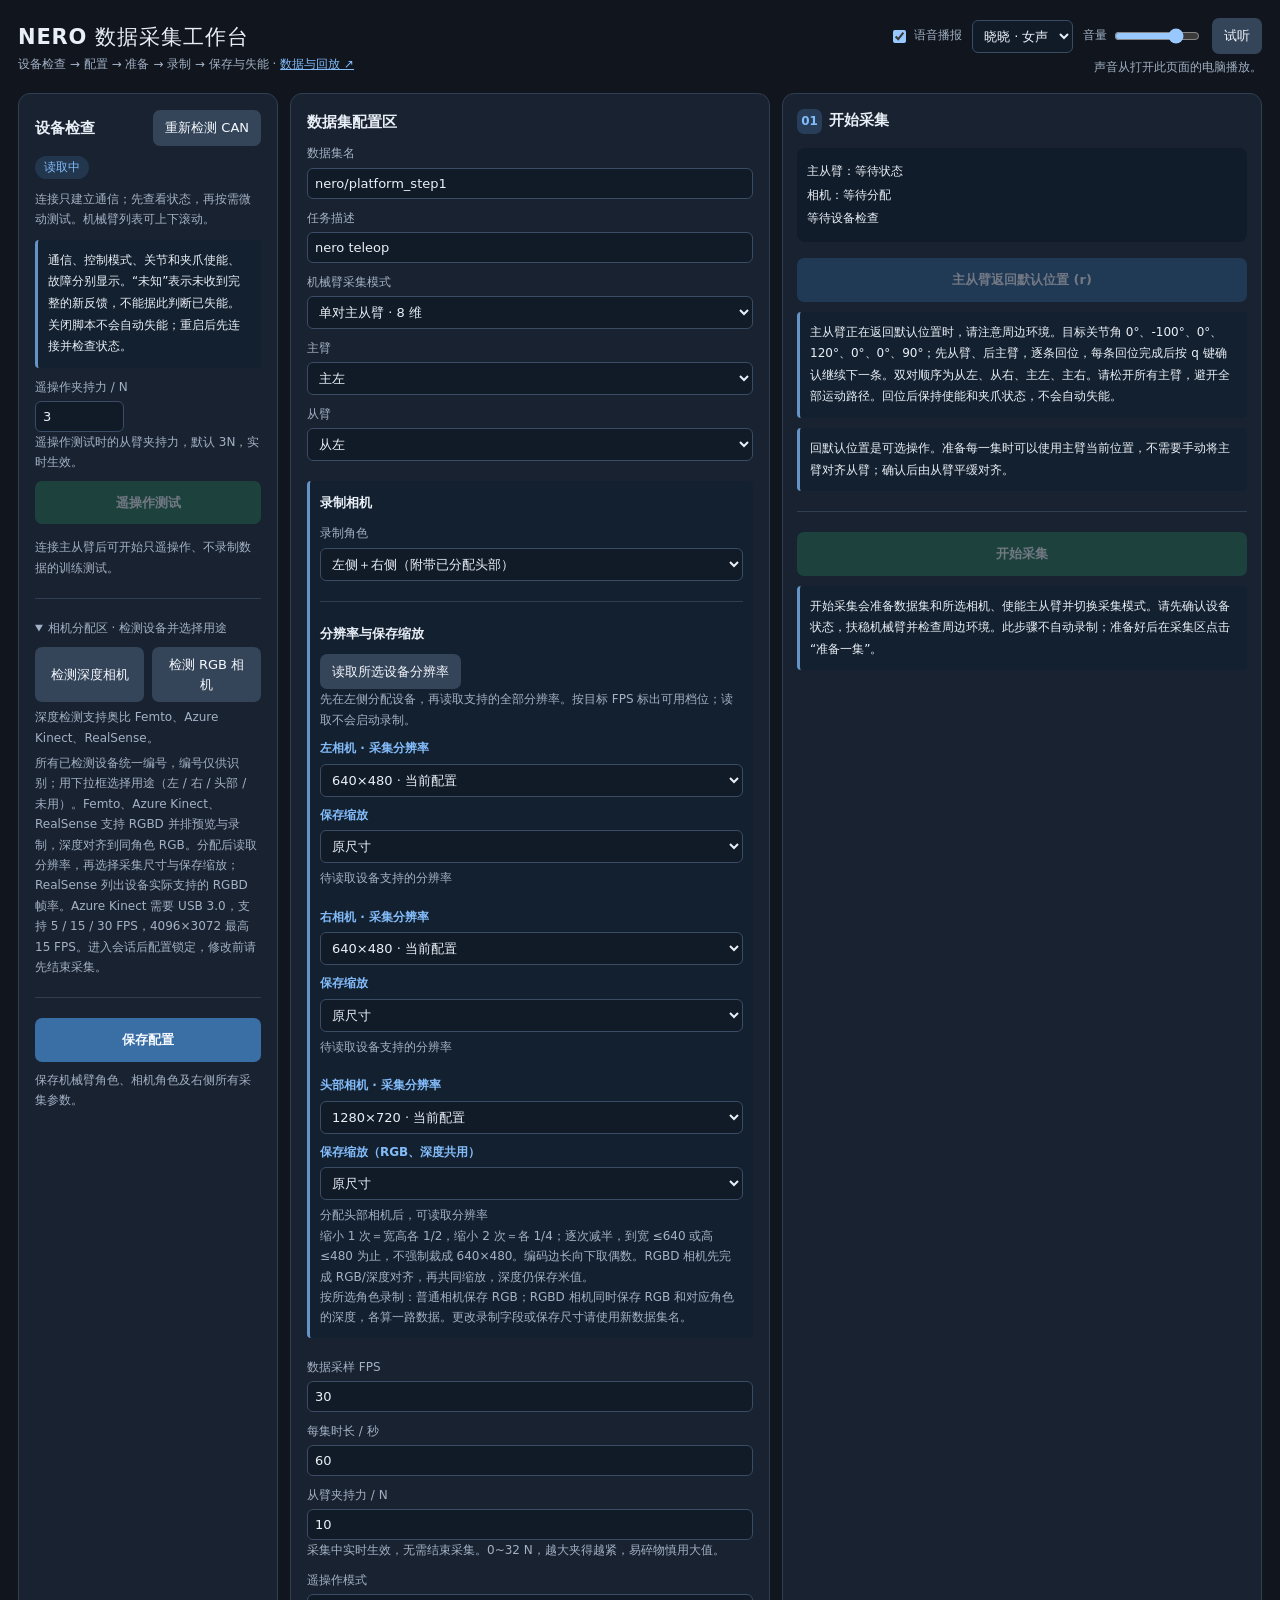
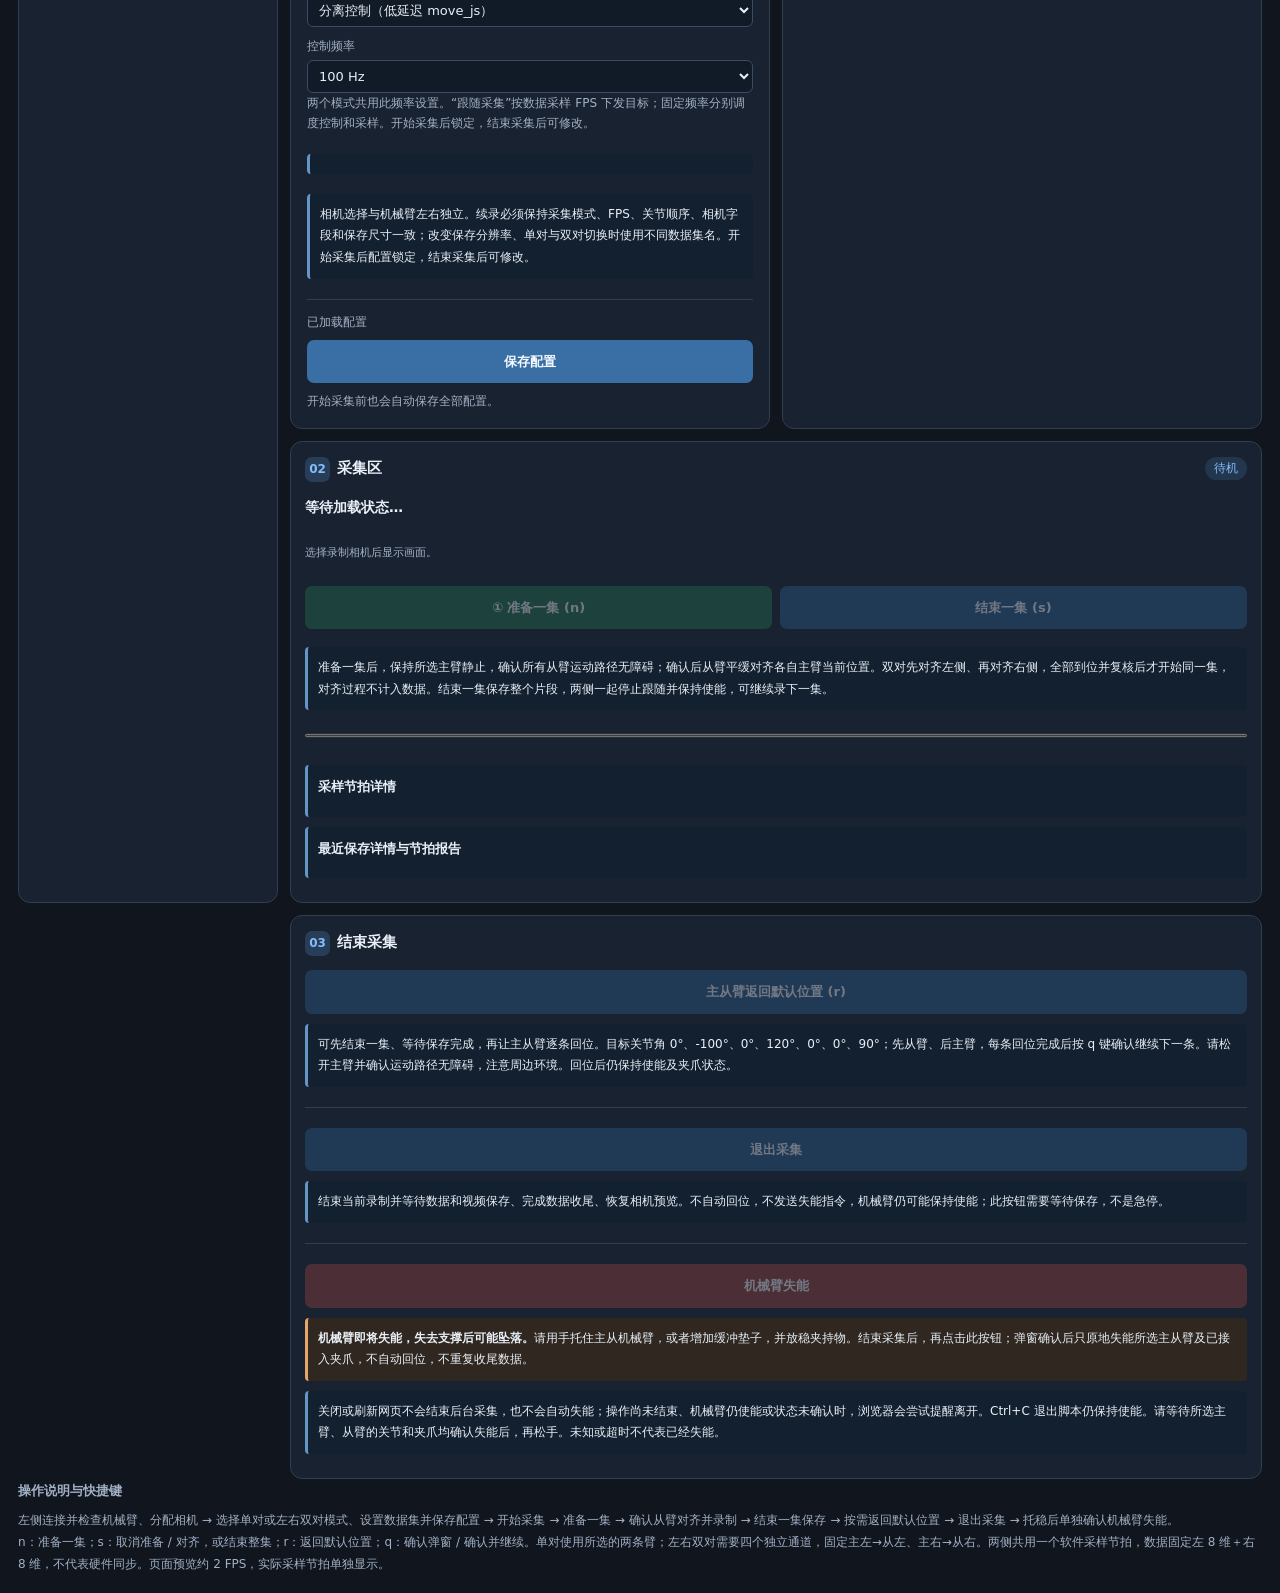
==== commit a5a54b66: "feat(nero): teleop test voice prompts, gripper params, home/keys refinement - 遥操作测试：使能/夹爪参数/对齐/就绪/停止" ====
--- a/examples/nero_to_nero/nero_platform/index.html
+++ b/examples/nero_to_nero/nero_platform/index.html
@@ -88,6 +88,12 @@
     <div id="arms"></div>
     <div class="notice">通信、控制模式、关节和夹爪使能、故障分别显示。“未知”表示未收到完整的新反馈，不能据此判断已失能。关闭脚本不会自动失能；重启后先连接并检查状态。</div>
 
+    <div class="teleop-test">
+      <div class="field"><label for="teleop_gripper_force">遥操作夹持力 / N</label><input id="teleop_gripper_force" type="number" min="0" max="32" step="0.5" value="3" onchange="setTeleopGripperForce(this.value)"><div class="muted">遥操作测试时的从臂夹持力，默认 3N，实时生效。</div></div>
+      <div class="row"><button class="go action" id="btn-teleop-test" onclick="toggleTeleopTest()" disabled>遥操作测试</button></div>
+      <div id="teleop-test-status" class="record-detail" aria-live="polite">连接主从臂后可开始只遥操作、不录制数据的训练测试。</div>
+    </div>
+
     <hr class="divider">
         <details id="camera-settings" open><summary>相机分配区 · 检测设备并选择用途</summary>
           <div class="row"><button id="btn-detect-depth" onclick="detectCameras('depth')">检测深度相机</button><button id="btn-detect-rgb" onclick="detectCameras('rgb')">检测 RGB 相机</button></div>
@@ -128,6 +134,7 @@
         </section>
         <div class="field"><label for="fps">数据采样 FPS</label><input id="fps" type="number" min="1" value="30" onchange="renderResolutionControls(); updateTeleopSummary()"></div>
         <div class="field"><label for="episode_sec">每集时长 / 秒</label><input id="episode_sec" type="number" min="0.1" step="0.1" value="60"></div>
+        <div class="field"><label for="gripper_force">从臂夹持力 / N</label><input id="gripper_force" type="number" min="0" max="32" step="0.5" value="10" onchange="setGripperForce(this.value)"><div class="muted">采集中实时生效，无需结束采集。0~32 N，越大夹得越紧，易碎物慎用大值。</div></div>
         <div class="field span-3"><label for="follow_motion_mode">遥操作模式</label><select id="follow_motion_mode" onchange="updateTeleopSummary()"><option value="js">分离控制（低延迟 move_js）</option><option value="j">底层平滑（高延迟 move_j）</option></select></div>
         <div class="field span-3"><label for="control_frequency">控制频率</label><select id="control_frequency" onchange="updateTeleopSummary()"><option value="capture">跟随采集</option><option value="50">50 Hz</option><option value="100" selected>100 Hz</option><option value="150">150 Hz</option><option value="200">200 Hz</option></select><div class="muted">两个模式共用此频率设置。“跟随采集”按数据采样 FPS 下发目标；固定频率分别调度控制和采样。开始采集后锁定，结束采集后可修改。</div></div>
         <div class="notice span-3" id="teleop-summary"></div>
@@ -140,8 +147,8 @@
     <section class="panel stage column" id="prepare-area">
       <div class="section-head"><h2><span class="step">01</span>开始采集</h2></div>
       <div class="checklist"><div id="ready-pair">主从臂：等待状态</div><div id="ready-camera">相机：等待分配</div><div id="ready-state">等待设备检查</div></div>
-      <button class="connect action" id="btn-home" onclick="returnHome()" disabled>主从臂返回默认位置</button>
-      <div class="notice">主从臂正在返回默认位置时，请注意周边环境。目标为第二关节 90°，其余关节 0°；先从臂、后主臂，依次回位。双对顺序为从左、从右、主左、主右。请松开所有主臂，避开全部运动路径。回位后保持使能和夹爪状态，不会自动失能。</div>
+      <button class="connect action" id="btn-home" disabled>主从臂返回默认位置 (r)</button>
+      <div class="notice">主从臂正在返回默认位置时，请注意周边环境。目标关节角 0°、-100°、0°、120°、0°、0°、90°；先从臂、后主臂，逐条回位，每条回位完成后按 q 键确认继续下一条。双对顺序为从左、从右、主左、主右。请松开所有主臂，避开全部运动路径。回位后保持使能和夹爪状态，不会自动失能。</div>
       <div id="home-status" class="record-detail" aria-live="polite"></div>
       <div class="notice">回默认位置是可选操作。准备每一集时可以使用主臂当前位置，不需要手动将主臂对齐从臂；确认后由从臂平缓对齐。</div>
       <hr class="divider">
@@ -163,12 +170,12 @@
         </div>
         <div id="preview-mode">选择录制相机后显示画面。</div>
         <div id="camera-focus-warning" class="warn" hidden></div>
-        <div class="episode-actions"><button class="go action" id="btn-start" onclick="start()" disabled>① 准备一集 (q)</button><button class="connect action" id="btn-stop" onclick="stop()" disabled>结束一集 (s)</button></div>
+        <div class="episode-actions"><button class="go action" id="btn-start" onclick="start()" disabled>① 准备一集 (n)</button><button class="connect action" id="btn-stop" onclick="stop()" disabled>结束一集 (s)</button></div>
         <div class="notice">准备一集后，保持所选主臂静止，确认所有从臂运动路径无障碍；确认后从臂平缓对齐各自主臂当前位置。双对先对齐左侧、再对齐右侧，全部到位并复核后才开始同一集，对齐过程不计入数据。结束一集保存整个片段，两侧一起停止跟随并保持使能，可继续录下一集。</div>
         <div id="start-reminder" hidden>
-          <div class="record-detail">建议主臂尽量回到默认位置（第二关节 90°，其余 0°），也可使用当前位置。双对模式请保持两条主臂静止，直到全部对齐完成；确认两侧路径和臂间空间均无障碍。</div>
+          <div class="record-detail">建议主臂尽量回到默认位置（0°、-100°、0°、120°、0°、0°、90°），也可使用当前位置。双对模式请保持两条主臂静止，直到全部对齐完成；确认两侧路径和臂间空间均无障碍。</div>
           <div class="record-detail">可直接确认跳过准备语音，继续从臂对齐并录制。</div>
-          <div class="row"><button class="go" id="btn-confirm-start" onclick="confirmStart()">② 确认并继续（跳过语音）</button><button onclick="cancelStart()">取消</button></div>
+          <div class="row"><button class="go" id="btn-confirm-start" onclick="confirmStart()">② 确认并继续（跳过语音） (q)</button><button onclick="cancelStart()">取消</button></div>
         </div>
         <button class="action" id="btn-cancel-prepare" onclick="stop()" hidden disabled>取消准备 / 对齐 (s)</button>
         <div id="rec-metrics"></div>
@@ -185,11 +192,11 @@
       </section>
     <section class="panel stage column" id="finish-area">
       <div class="section-head"><h2><span class="step">03</span>结束采集</h2></div>
-      <button class="connect action" id="btn-home-end" onclick="returnHome('btn-home-end')" disabled>主从臂返回默认位置</button>
-      <div class="notice">可先结束一集、等待保存完成，再让主从臂依次回位。第二关节 90°，其余 0°；先从臂、后主臂。请松开主臂并确认运动路径无障碍，注意周边环境。回位后仍保持使能及夹爪状态。</div>
+      <button class="connect action" id="btn-home-end" disabled>主从臂返回默认位置 (r)</button>
+      <div class="notice">可先结束一集、等待保存完成，再让主从臂逐条回位。目标关节角 0°、-100°、0°、120°、0°、0°、90°；先从臂、后主臂，每条回位完成后按 q 键确认继续下一条。请松开主臂并确认运动路径无障碍，注意周边环境。回位后仍保持使能及夹爪状态。</div>
       <div id="home-status-end" class="record-detail" aria-live="polite"></div>
       <hr class="divider">
-      <button class="connect action" id="btn-end-session" onclick="endSession()" disabled>结束采集</button>
+      <button class="connect action" id="btn-end-session" onclick="endSession()" disabled>退出采集</button>
       <div class="notice">结束当前录制并等待数据和视频保存、完成数据收尾、恢复相机预览。不自动回位，不发送失能指令，机械臂仍可能保持使能；此按钮需要等待保存，不是急停。</div>
       <div id="end-status" class="record-detail" aria-live="polite"></div>
       <hr class="divider">
@@ -204,7 +211,7 @@
       <div class="notice">关闭或刷新网页不会结束后台采集，也不会自动失能；操作尚未结束、机械臂仍使能或状态未确认时，浏览器会尝试提醒离开。Ctrl+C 退出脚本仍保持使能。请等待所选主臂、从臂的关节和夹爪均确认失能后，再松手。未知或超时不代表已经失能。</div>
     </section>
 </main>
-<section id="hint" aria-labelledby="hint-title"><h3 id="hint-title">操作说明与快捷键</h3>左侧连接并检查机械臂、分配相机 → 选择单对或左右双对模式、设置数据集并保存配置 → 开始采集 → 准备一集 → 确认从臂对齐并录制 → 结束一集保存 → 按需返回默认位置 → 结束采集 → 托稳后单独确认机械臂失能。<br>q：准备一集；s：取消准备 / 对齐，或结束整集。单对使用所选的两条臂；左右双对需要四个独立通道，固定主左→从左、主右→从右。两侧共用一个软件采样节拍，数据固定左 8 维＋右 8 维，不代表硬件同步。页面预览约 2 FPS，实际采样节拍单独显示。</section>
+<section id="hint" aria-labelledby="hint-title"><h3 id="hint-title">操作说明与快捷键</h3>左侧连接并检查机械臂、分配相机 → 选择单对或左右双对模式、设置数据集并保存配置 → 开始采集 → 准备一集 → 确认从臂对齐并录制 → 结束一集保存 → 按需返回默认位置 → 退出采集 → 托稳后单独确认机械臂失能。<br>n：准备一集；s：取消准备 / 对齐，或结束整集；r：返回默认位置；q：确认弹窗 / 确认并继续。单对使用所选的两条臂；左右双对需要四个独立通道，固定主左→从左、主右→从右。两侧共用一个软件采样节拍，数据固定左 8 维＋右 8 维，不代表硬件同步。页面预览约 2 FPS，实际采样节拍单独显示。</section>
 <dialog id="safety-dialog" aria-labelledby="safety-title" aria-describedby="safety-text" oncancel="event.preventDefault(); finishSafety(false)" onclose="if(!this.open) finishSafety(false)">
   <h2 id="safety-title"></h2>
   <div id="safety-text"></div>
@@ -251,6 +258,7 @@
 let startRequestPending = false;
 let startReminderOpen = false;
 let stopRequestPending = false;
+let teleopRequestPending = false;
 const armRequestPending = new Set();
 let commandError = "";
 let latestStatus = null;
@@ -490,7 +498,7 @@
   const button = document.getElementById("safety-confirm");
   // 语音不阻塞确认：按钮立即可点，语音后台播放，点确认即停止。
   button.disabled = false;
-  button.textContent = pending.label;
+  button.textContent = pending.label + " (q)";
   document.getElementById("safety-audio").textContent = "正在播报提醒；可立即确认，也可等待听完。";
   void voice.say(pending.cue, {critical:true});
 }
@@ -606,7 +614,7 @@
 async function armDisable(ch){
   if(safetyPending || document.getElementById("home-"+ch).disabled) return;
   const name = document.getElementById("lb-"+ch).value;
-  if(await safetyConfirm("确认回位后失能", `${name} (${ch})：第二关节 90°，其余关节 0°，到位后失能关节及夹爪。`, "single_home_warning", "确认回位后失能")){
+  if(await safetyConfirm("确认回位后失能", `${name} (${ch})：关节角 0°、-100°、0°、120°、0°、0°、90°，到位后失能关节及夹爪。`, "single_home_warning", "确认回位后失能")){
     await runCommand("/api/arm/disable/"+ch, ch, "single_home", "single_home_started");
   }
 }
@@ -960,6 +968,40 @@
   }catch(error){ operationError(error); }
   finally{ disableRequestPending = false; await refresh(); }
 }
+async function toggleTeleopTest(){
+  const button = document.getElementById("btn-teleop-test");
+  if(button.disabled || teleopRequestPending || safetyPending) return;
+  const status = await getJson("/api/status").catch(()=>null);
+  if(!status) return;
+  const active = !!status.teleop_test_active;
+  teleopRequestPending = true;
+  button.disabled = true;
+  try{
+    if(active){
+      await post("/api/teleop/test/stop");
+    }else{
+      if(status.connected) throw new Error("已开启采集会话，请先退出采集。");
+      await post("/api/teleop/test/start");
+    }
+  }catch(error){ operationError(error); }
+  finally{ teleopRequestPending = false; await refresh(); }
+}
+async function setGripperForce(value){
+  const num = parseFloat(value);
+  if(!Number.isFinite(num)) return;
+  try{
+    const result = await post("/api/gripper/force", {force:num});
+    document.getElementById("gripper_force").value = result.force;
+  }catch(error){ operationError(error); await refresh(); }
+}
+async function setTeleopGripperForce(value){
+  const num = parseFloat(value);
+  if(!Number.isFinite(num)) return;
+  try{
+    const result = await post("/api/teleop/gripper/force", {force:num});
+    document.getElementById("teleop_gripper_force").value = result.force;
+  }catch(error){ operationError(error); await refresh(); }
+}
 async function returnHome(buttonId = "btn-home"){
   const button = document.getElementById(buttonId);
   if(button.disabled || homeRequestPending || safetyPending) return;
@@ -974,9 +1016,17 @@
   button.disabled = true;
   document.getElementById("btn-start").disabled = true;
   try{
-    if(!await safetyConfirm("确认主从臂返回默认位置", `操作对象：${names}，共 ${Object.keys(targets).length} 条臂。\n第二关节 90°，其余关节 0°；先从臂、后主臂依次回位，保持使能和夹爪状态。请松开所选主臂，避开所有运动路径。`, "home_warning", "确认返回默认位置")) return;
+    if(!await safetyConfirm("确认主从臂返回默认位置", `操作对象：${names}，共 ${Object.keys(targets).length} 条臂。\n关节角 0°、-100°、0°、120°、0°、0°、90°；先从臂、后主臂依次回位，保持使能和夹爪状态。请松开所选主臂，避开所有运动路径。`, "home_warning", "确认返回默认位置")) return;
     await saveSilent();
     await post("/api/pair/home", {targets});
+  }catch(error){ operationError(error); }
+  finally{ homeRequestPending = false; await refresh(); }
+}
+async function continueReturnHome(){
+  if(homeRequestPending) return;
+  homeRequestPending = true;
+  try{
+    await post("/api/pair/home/continue");
   }catch(error){ operationError(error); }
   finally{ homeRequestPending = false; await refresh(); }
 }
@@ -1032,6 +1082,14 @@
     refreshApplied = requestId;
     statusAvailable = true;
     latestStatus = s;
+    const forceInput = document.getElementById("gripper_force");
+    if(forceInput && document.activeElement !== forceInput && Number.isFinite(s.gripper_force)){
+      forceInput.value = s.gripper_force;
+    }
+    const teleopForceInput = document.getElementById("teleop_gripper_force");
+    if(teleopForceInput && document.activeElement !== teleopForceInput && Number.isFinite(s.teleop_gripper_force)){
+      teleopForceInput.value = s.teleop_gripper_force;
+    }
     // 动态同步实际检测到的 CAN 通道（重插后数量/名字可能变化）
     const detectedChannels = Object.keys(s.arms || {});
     if(detectedChannels.length && detectedChannels.join(",") !== CH.join(",")){
@@ -1084,23 +1142,31 @@
     const motionBlocked = !!s.config_error || !!s.recovery_required;
     document.getElementById("system-warning").hidden = !motionBlocked && !s.camera_config_notice;
     document.getElementById("system-warning").textContent = s.config_error || s.recovery_required || s.camera_config_notice || "";
-    const busy = !!safetyPending || !!cameraFocus.pending || resolutionsPending || s.homing || homeRequestPending || s.ending || endRequestPending || sessionRequestPending || s.disabling || disableRequestPending || startRequestPending || armRequestPending.size > 0 || s.device_busy.length > 0;
+    const busy = !!safetyPending || !!cameraFocus.pending || resolutionsPending || s.homing || homeRequestPending || s.ending || endRequestPending || sessionRequestPending || s.disabling || disableRequestPending || startRequestPending || teleopRequestPending || armRequestPending.size > 0 || s.device_busy.length > 0 || !!s.teleop_test_active;
     const homeReady = labels.every(label=>{
       const channels = CH.filter(ch=>s.arms[ch].label === label);
       return channels.length === 1 && s.arms[channels[0]].detected;
     });
     const unfinished = !!s.disable_error || !!s.close_error;
     const pairFault = CH.some(ch=>labels.includes(s.arms[ch].label) && s.arms[ch].hardware?.health.state === "fault");
-    document.getElementById("btn-home").disabled = motionBlocked || !homeReady || s.recording || busy || unfinished || pairFault;
-    document.getElementById("btn-home").textContent = s.homing ? "主从臂依次回位中…" : "主从臂返回默认位置";
+    // 回位等待确认时，按钮可点（点击继续回位下一条），其余回位阶段保持禁用。
+    document.getElementById("btn-home").disabled = s.home_awaiting ? false : (motionBlocked || !homeReady || s.recording || busy || unfinished || pairFault);
+    document.getElementById("btn-home").textContent = s.homing ? (s.home_awaiting ? "按 q 继续回位下一条臂…" : "主从臂依次回位中…") : "主从臂返回默认位置 (r)";
+    document.getElementById("btn-home").onclick = s.home_awaiting ? continueReturnHome : ()=>returnHome();
     document.getElementById("btn-home-end").disabled = document.getElementById("btn-home").disabled;
     document.getElementById("btn-home-end").textContent = document.getElementById("btn-home").textContent;
+    document.getElementById("btn-home-end").onclick = s.home_awaiting ? continueReturnHome : ()=>returnHome("btn-home-end");
     const preparing = ["preparing", "aligning"].includes(rec.phase);
     document.getElementById("btn-end-session").disabled = busy || !s.connected || (s.recording && preparing) || unfinished;
-    document.getElementById("btn-end-session").textContent = s.ending || endRequestPending ? "正在完成数据收尾…" : "结束采集";
+    document.getElementById("btn-end-session").textContent = s.ending || endRequestPending ? "正在完成数据收尾…" : "退出采集";
     document.getElementById("end-status").textContent = s.end_status || "";
     document.getElementById("btn-disconnect").disabled = busy || s.connected || s.recording || !homeReady || !!s.disable_error;
     document.getElementById("btn-disconnect").textContent = s.disabling ? "正在确认失能…" : (s.disable_error ? "请处理下方未完成失能项" : "机械臂失能");
+    const teleopActive = !!s.teleop_test_active;
+    const teleopBusy = busy && !teleopActive;  // 遥操作测试进行中自身按钮仍可点（用于停止）
+    document.getElementById("btn-teleop-test").disabled = teleopActive ? teleopRequestPending : (teleopBusy || !homeReady || s.connected || s.recording || motionBlocked || unfinished);
+    document.getElementById("btn-teleop-test").textContent = teleopActive ? "停止遥操作测试" : "遥操作测试";
+    document.getElementById("teleop-test-status").textContent = teleopActive ? s.teleop_test_message : "连接主从臂后可开始只遥操作、不录制数据的训练测试。";
     document.getElementById("disable-status").textContent = s.disable_status || "";
     const closing = s.close_result;
     document.getElementById("close-result").hidden = !closing;
@@ -1131,7 +1197,7 @@
     document.getElementById("btn-start").disabled = cannotStart || startReminderOpen;
     document.getElementById("btn-confirm-start").disabled = cannotStart;
     if(s.recording || s.disabling || s.ending){ startReminderOpen = false; document.getElementById("start-reminder").hidden = true; }
-    document.getElementById("btn-start").textContent = preparing && s.recording ? (rec.phase === "aligning" ? "从臂对齐中…" : "准备中…") : "① 准备一集 (q)";
+    document.getElementById("btn-start").textContent = preparing && s.recording ? (rec.phase === "aligning" ? "从臂对齐中…" : "准备中…") : "① 准备一集 (n)";
     document.getElementById("btn-stop").disabled = !startReminderOpen && (!s.recording || !["preparing","aligning","recording"].includes(rec.phase) || rec.stop_requested || stopRequestPending || s.disabling || s.ending || endRequestPending);
     document.getElementById("btn-stop").textContent = startReminderOpen || preparing ? (rec.phase === "aligning" ? "取消对齐 (s)" : "取消准备 (s)") : (rec.phase === "saving" ? "正在保存…" : (rec.phase === "stopping" ? "正在结束…" : "结束一集 (s)"));
     document.getElementById("btn-cancel-prepare").hidden = !startReminderOpen && !preparing;
@@ -1235,9 +1301,27 @@
 });
 
 document.addEventListener("keydown", e=>{
-  if(safetyPending || e.repeat || e.target.closest("input,textarea,select,[contenteditable]")) return;
-  if(e.key==="q"||e.key==="Q"){ e.preventDefault(); start(); }
+  if(e.repeat) return;
+  // 回位等待确认：即使焦点在输入框里，也允许 q 继续（避免焦点拦截导致回位卡住）。
+  if((e.key==="q"||e.key==="Q") && latestStatus?.home_awaiting){
+    e.preventDefault();
+    continueReturnHome();
+    return;
+  }
+  if(e.target.closest("input,textarea,select,[contenteditable]")) return;
+  // q = 确认：有弹窗时确认弹窗，有准备确认框时确认并继续；无确认框则无动作
+  if(e.key==="q"||e.key==="Q"){
+    e.preventDefault();
+    if(safetyPending){ finishSafety(true); return; }
+    if(startReminderOpen){ confirmStart(); return; }
+    if(latestStatus?.home_awaiting){ continueReturnHome(); return; }
+    return;
+  }
+  // 其余快捷键：有确认弹窗时拦截，避免误触
+  if(safetyPending) return;
+  if(e.key==="n"||e.key==="N"){ e.preventDefault(); start(); }
   if(e.key==="s"||e.key==="S"){ e.preventDefault(); stop(); }
+  if(e.key==="r"||e.key==="R"){ e.preventDefault(); returnHome(); }
 });
 
 async function poll(){
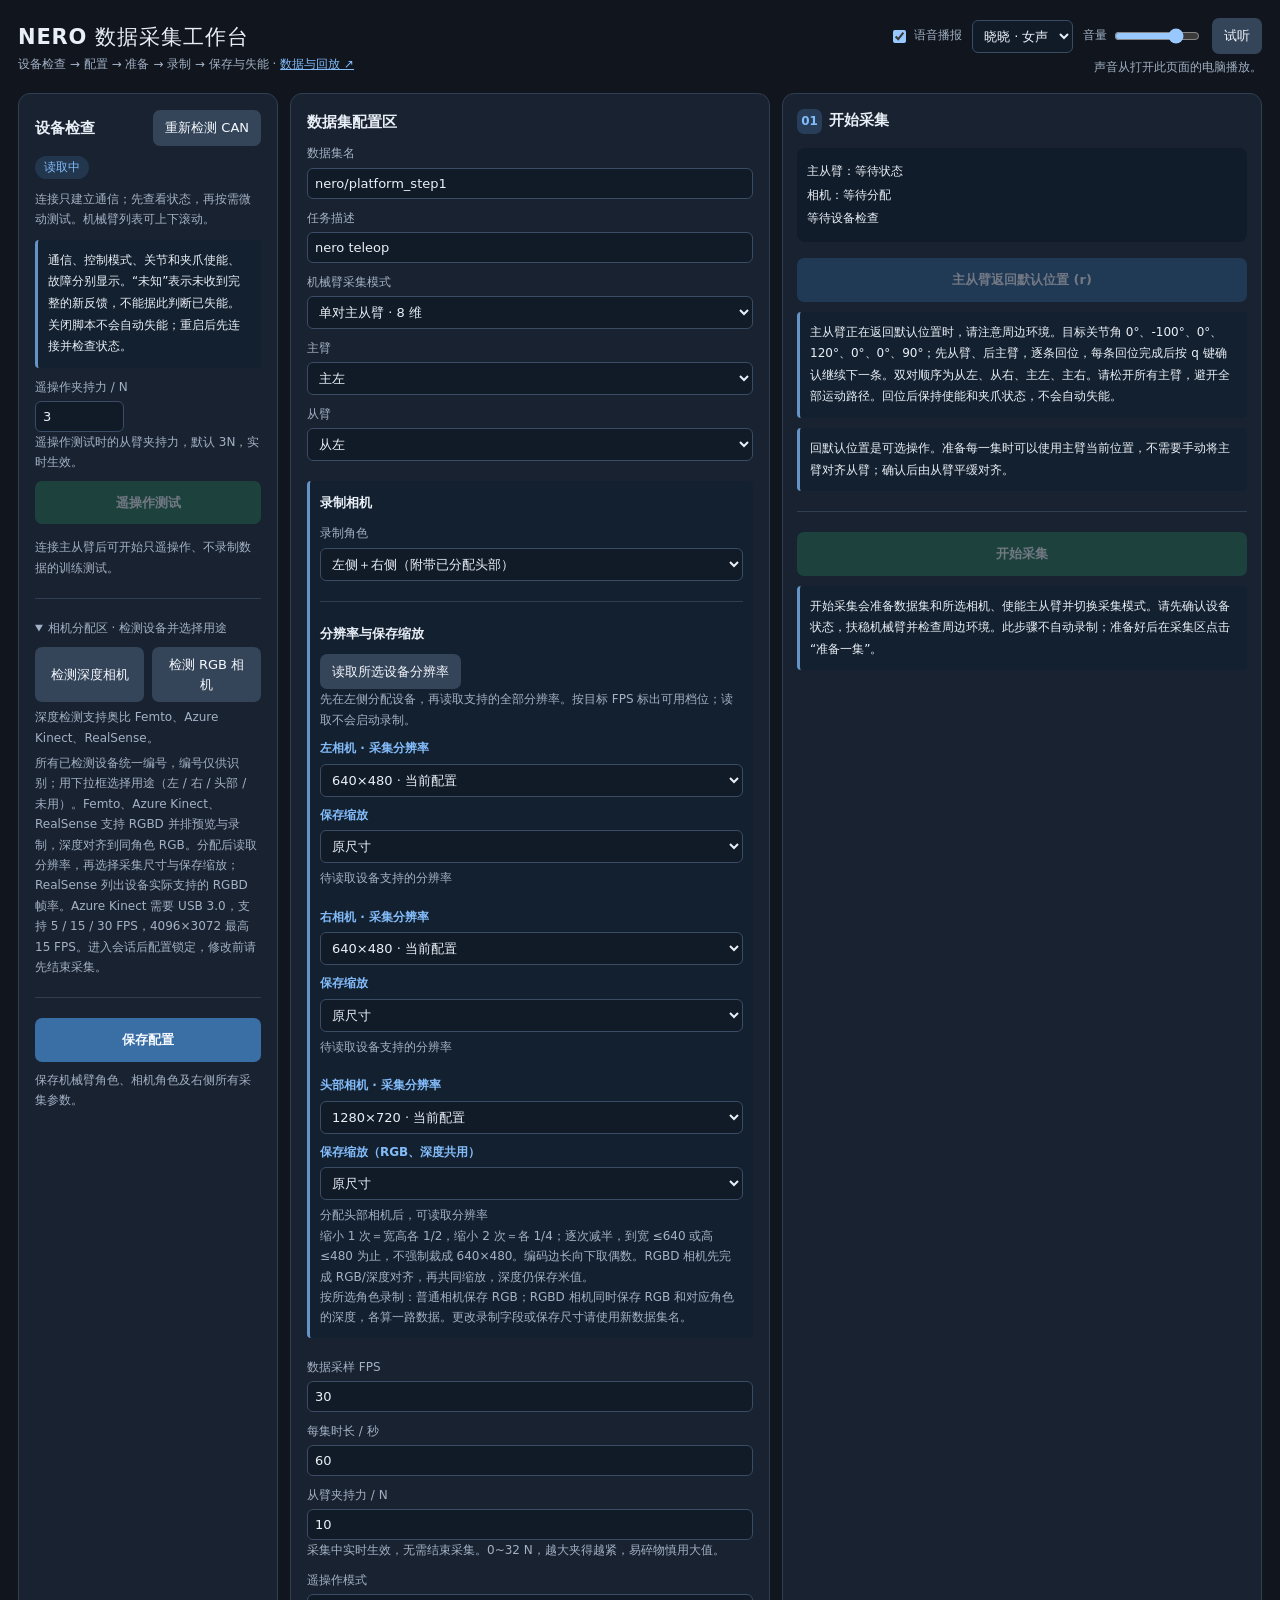
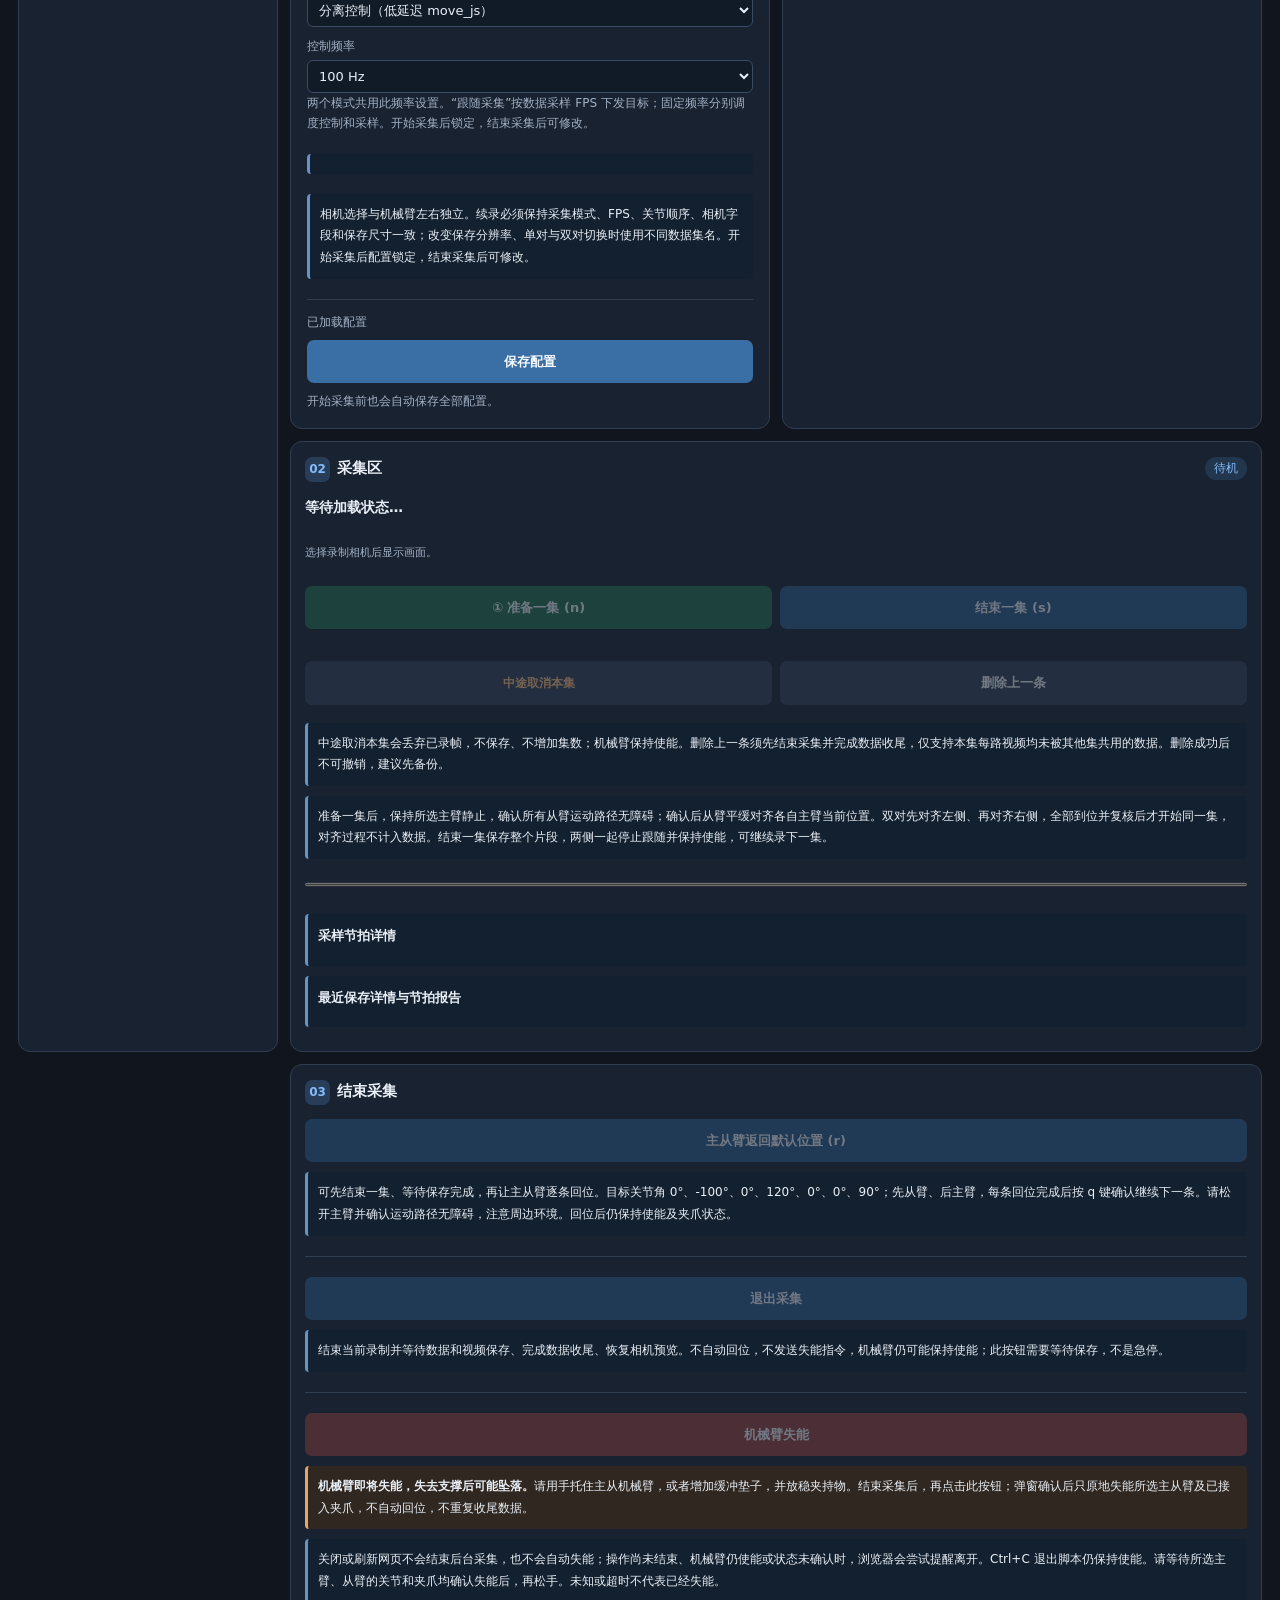
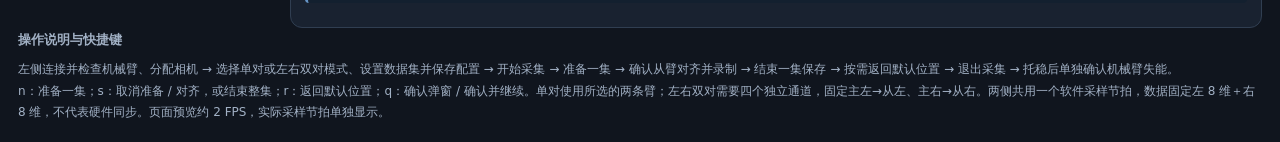
==== commit c5a56a15: "feat(nero): dataset edit with transaction rollback, cancel recording, micro-motion direction" ====
--- a/examples/nero_to_nero/nero_platform/index.html
+++ b/examples/nero_to_nero/nero_platform/index.html
@@ -171,6 +171,8 @@
         <div id="preview-mode">选择录制相机后显示画面。</div>
         <div id="camera-focus-warning" class="warn" hidden></div>
         <div class="episode-actions"><button class="go action" id="btn-start" onclick="start()" disabled>① 准备一集 (n)</button><button class="connect action" id="btn-stop" onclick="stop()" disabled>结束一集 (s)</button></div>
+        <div class="episode-actions secondary"><button class="warn action" id="btn-cancel-record" onclick="cancelRecord()" disabled>中途取消本集</button><button class="danger action" id="btn-delete-last" onclick="deleteLastEpisode()" disabled>删除上一条</button></div>
+        <div class="notice">中途取消本集会丢弃已录帧，不保存、不增加集数；机械臂保持使能。删除上一条须先结束采集并完成数据收尾，仅支持本集每路视频均未被其他集共用的数据。删除成功后不可撤销，建议先备份。</div>
         <div class="notice">准备一集后，保持所选主臂静止，确认所有从臂运动路径无障碍；确认后从臂平缓对齐各自主臂当前位置。双对先对齐左侧、再对齐右侧，全部到位并复核后才开始同一集，对齐过程不计入数据。结束一集保存整个片段，两侧一起停止跟随并保持使能，可继续录下一集。</div>
         <div id="start-reminder" hidden>
           <div class="record-detail">建议主臂尽量回到默认位置（0°、-100°、0°、120°、0°、0°、90°），也可使用当前位置。双对模式请保持两条主臂静止，直到全部对齐完成；确认两侧路径和臂间空间均无障碍。</div>
@@ -258,6 +260,8 @@
 let startRequestPending = false;
 let startReminderOpen = false;
 let stopRequestPending = false;
+let cancelRequestPending = false;
+let deleteLastRequestPending = false;
 let teleopRequestPending = false;
 const armRequestPending = new Set();
 let commandError = "";
@@ -1072,6 +1076,31 @@
   }
   catch(error){ operationError(error); }
   finally{ stopRequestPending = false; await refresh(); }
+}
+async function cancelRecord(){
+  if(safetyPending || cancelRequestPending) return;
+  const button = document.getElementById("btn-cancel-record");
+  if(button.disabled) return;
+  cancelRequestPending = true;
+  button.disabled = true;
+  try{
+    await post("/api/record/cancel");
+  }catch(error){ operationError(error); }
+  finally{ cancelRequestPending = false; await refresh(); }
+}
+async function deleteLastEpisode(){
+  if(safetyPending || deleteLastRequestPending) return;
+  const button = document.getElementById("btn-delete-last");
+  if(button.disabled) return;
+  deleteLastRequestPending = true;
+  button.disabled = true;
+  try{
+    const {target} = await post("/api/record/delete-last/preview");
+    if(!await safetyConfirm("确认删除上一条", `数据集：${target.repo_id}\n将物理删除第 ${target.episode_index + 1} 集（${target.frames} 帧）：视频、帧数据、集元数据和节拍报告全部移除，集数减 1。成功删除后不可恢复。删除前建议自行备份数据集目录。`, "delete_last_warning", "确认删除")) return;
+    const result = await post("/api/record/delete-last", target);
+    if(result.ok) void voice.say("deleted");
+  }catch(error){ operationError(error); }
+  finally{ deleteLastRequestPending = false; await refresh(); }
 }
 
 async function refresh(){
@@ -1142,7 +1171,7 @@
     const motionBlocked = !!s.config_error || !!s.recovery_required;
     document.getElementById("system-warning").hidden = !motionBlocked && !s.camera_config_notice;
     document.getElementById("system-warning").textContent = s.config_error || s.recovery_required || s.camera_config_notice || "";
-    const busy = !!safetyPending || !!cameraFocus.pending || resolutionsPending || s.homing || homeRequestPending || s.ending || endRequestPending || sessionRequestPending || s.disabling || disableRequestPending || startRequestPending || teleopRequestPending || armRequestPending.size > 0 || s.device_busy.length > 0 || !!s.teleop_test_active;
+    const busy = !!safetyPending || !!cameraFocus.pending || resolutionsPending || s.homing || homeRequestPending || s.ending || endRequestPending || sessionRequestPending || s.disabling || disableRequestPending || startRequestPending || teleopRequestPending || armRequestPending.size > 0 || s.device_busy.length > 0 || !!s.teleop_test_active || s.deleting || deleteLastRequestPending;
     const homeReady = labels.every(label=>{
       const channels = CH.filter(ch=>s.arms[ch].label === label);
       return channels.length === 1 && s.arms[channels[0]].detected;
@@ -1202,7 +1231,17 @@
     document.getElementById("btn-stop").textContent = startReminderOpen || preparing ? (rec.phase === "aligning" ? "取消对齐 (s)" : "取消准备 (s)") : (rec.phase === "saving" ? "正在保存…" : (rec.phase === "stopping" ? "正在结束…" : "结束一集 (s)"));
     document.getElementById("btn-cancel-prepare").hidden = !startReminderOpen && !preparing;
     document.getElementById("btn-cancel-prepare").disabled = document.getElementById("btn-stop").disabled;
-    const phases = {idle:"待机",preparing:"准备中",aligning:"从臂对齐",recording:"录制中",stopping:"结束中",saving:"保存中",saved:"已保存",saved_review:"已保存 · 需复核",error:"需处理"};
+    // 中途取消：只在录制进行中（recording）可用，丢弃当前集不保存。
+    const recordingActive = s.recording && rec.phase === "recording" && !rec.stop_requested;
+    document.getElementById("btn-cancel-record").disabled = !recordingActive || rec.cancel_requested || cancelRequestPending || s.disabling || s.ending || endRequestPending;
+    document.getElementById("btn-cancel-record").textContent = rec.cancel_requested ? "正在取消本集…" : "中途取消本集";
+    // 删除上一条：只在数据收尾后（未连接、无数据集会话）且磁盘上确有已保存的集时可用。
+    // 未连接时用磁盘 info.json 的集数（刚进平台内存 episode_count 仍是 0）。
+    const diskCount = s.connected ? s.episode_count : (Number.isInteger(s.disk_episode_count) ? s.disk_episode_count : s.episode_count);
+    const deletable = !s.connected && !s.recording && !busy && (diskCount > 0 || s.dataset_edit_pending);
+    document.getElementById("btn-delete-last").disabled = !deletable || s.deleting || deleteLastRequestPending || unfinished;
+    document.getElementById("btn-delete-last").textContent = s.deleting ? "正在处理数据…" : (s.dataset_edit_pending ? "恢复上次删除" : "删除上一条");
+    const phases = {idle:"待机",preparing:"准备中",aligning:"从臂对齐",recording:"录制中",stopping:"结束中",cancelling:"取消中",cancelled:"已取消 · 未保存",saving:"保存中",saved:"已保存",saved_review:"已保存 · 需复核",error:"需处理"};
     document.getElementById("phase-badge").textContent = s.ending ? "数据收尾中" : (s.disabling ? "失能确认中" : (s.homing ? "回位中" : (startReminderOpen ? "等待确认" : (rec.writer_error ? "保存异常 · 暂停续录" : phases[rec.phase] || rec.phase))));
     document.getElementById("phase-badge").className = "badge "+(rec.phase === "recording" ? "recording" : (rec.phase === "error" || unfinished ? "error" : (rec.phase === "saved_review" ? "review" : "")));
     document.getElementById("ready-pair").textContent = `${homeReady ? "✓" : "○"} ${dual ? "左右双对：主左 → 从左；主右 → 从右" : `单对：${selection.leader_label} → ${selection.follower_label}`}${homeReady ? "，已连接" : "，请检查全部连接与唯一角色分配"}`;
@@ -1232,7 +1271,7 @@
       if(name.endsWith("_depth")) document.getElementById("rec-timing").textContent += ` 深度全无效 ${stats.all_invalid_frames || 0} 帧，含超 10 米数值 ${stats.above_range_frames || 0} 帧。${rgbdTimingSummary(stats)}`;
     }
     document.getElementById("timing-warning").textContent = [...(timing?.warnings || []), ...(control?.warnings || []), ...(rec.timing_report_error ? [rec.timing_report_error] : [])].join("；");
-    document.getElementById("rec-total").textContent = `当前数据集已录 ${s.episode_count} 集`;
+    document.getElementById("rec-total").textContent = `当前数据集已录 ${diskCount} 集`;
     const last = rec.last_episode;
     document.getElementById("last-summary").textContent = last ? `最近保存：第 ${last.number} 集 · ${last.frames} 帧 · ${last.elapsed_seconds.toFixed(1)} 秒` : "本次运行尚未保存";
     document.getElementById("rec-last").textContent = last ? `最近保存：${last.repo_id} · 第 ${last.number} 集 · ${last.frames} 帧 · 录制 ${last.elapsed_seconds.toFixed(1)} 秒`+(last.timing ? ` · 实测 ${number(last.timing.effective_fps)} FPS · 按数据集 FPS 播放 ${number(last.timing.nominal_playback_seconds)} 秒` : "")+(last.timing_report ? `。节拍报告：${last.timing_report}` : "") : "尚无本次运行的保存结果";
@@ -1284,9 +1323,9 @@
 // 离开页面只提醒，绝不在卸载事件中结束采集或使能/失能。
 function shouldWarnBeforeLeave(){
   const s = latestStatus;
-  if(safetyPending || startReminderOpen || homeRequestPending || disableRequestPending || sessionRequestPending || endRequestPending || startRequestPending || stopRequestPending || armRequestPending.size) return true;
+  if(safetyPending || startReminderOpen || homeRequestPending || disableRequestPending || sessionRequestPending || endRequestPending || startRequestPending || stopRequestPending || cancelRequestPending || deleteLastRequestPending || armRequestPending.size) return true;
   if(!s) return false;
-  if(s.connected || s.recording || s.homing || s.disabling || s.ending || s.device_busy.length || s.disable_error || s.close_error || s.recovery_required || s.record.writer_error) return true;
+  if(s.connected || s.recording || s.homing || s.disabling || s.ending || s.deleting || s.dataset_edit_pending || s.device_busy.length || s.disable_error || s.close_error || s.recovery_required || s.record.writer_error) return true;
   return Object.values(s.arms).some(arm=>{
     const h = arm.hardware;
     // 曾连接的设备若反馈未知，同样需要提醒，不能推断为已失能。
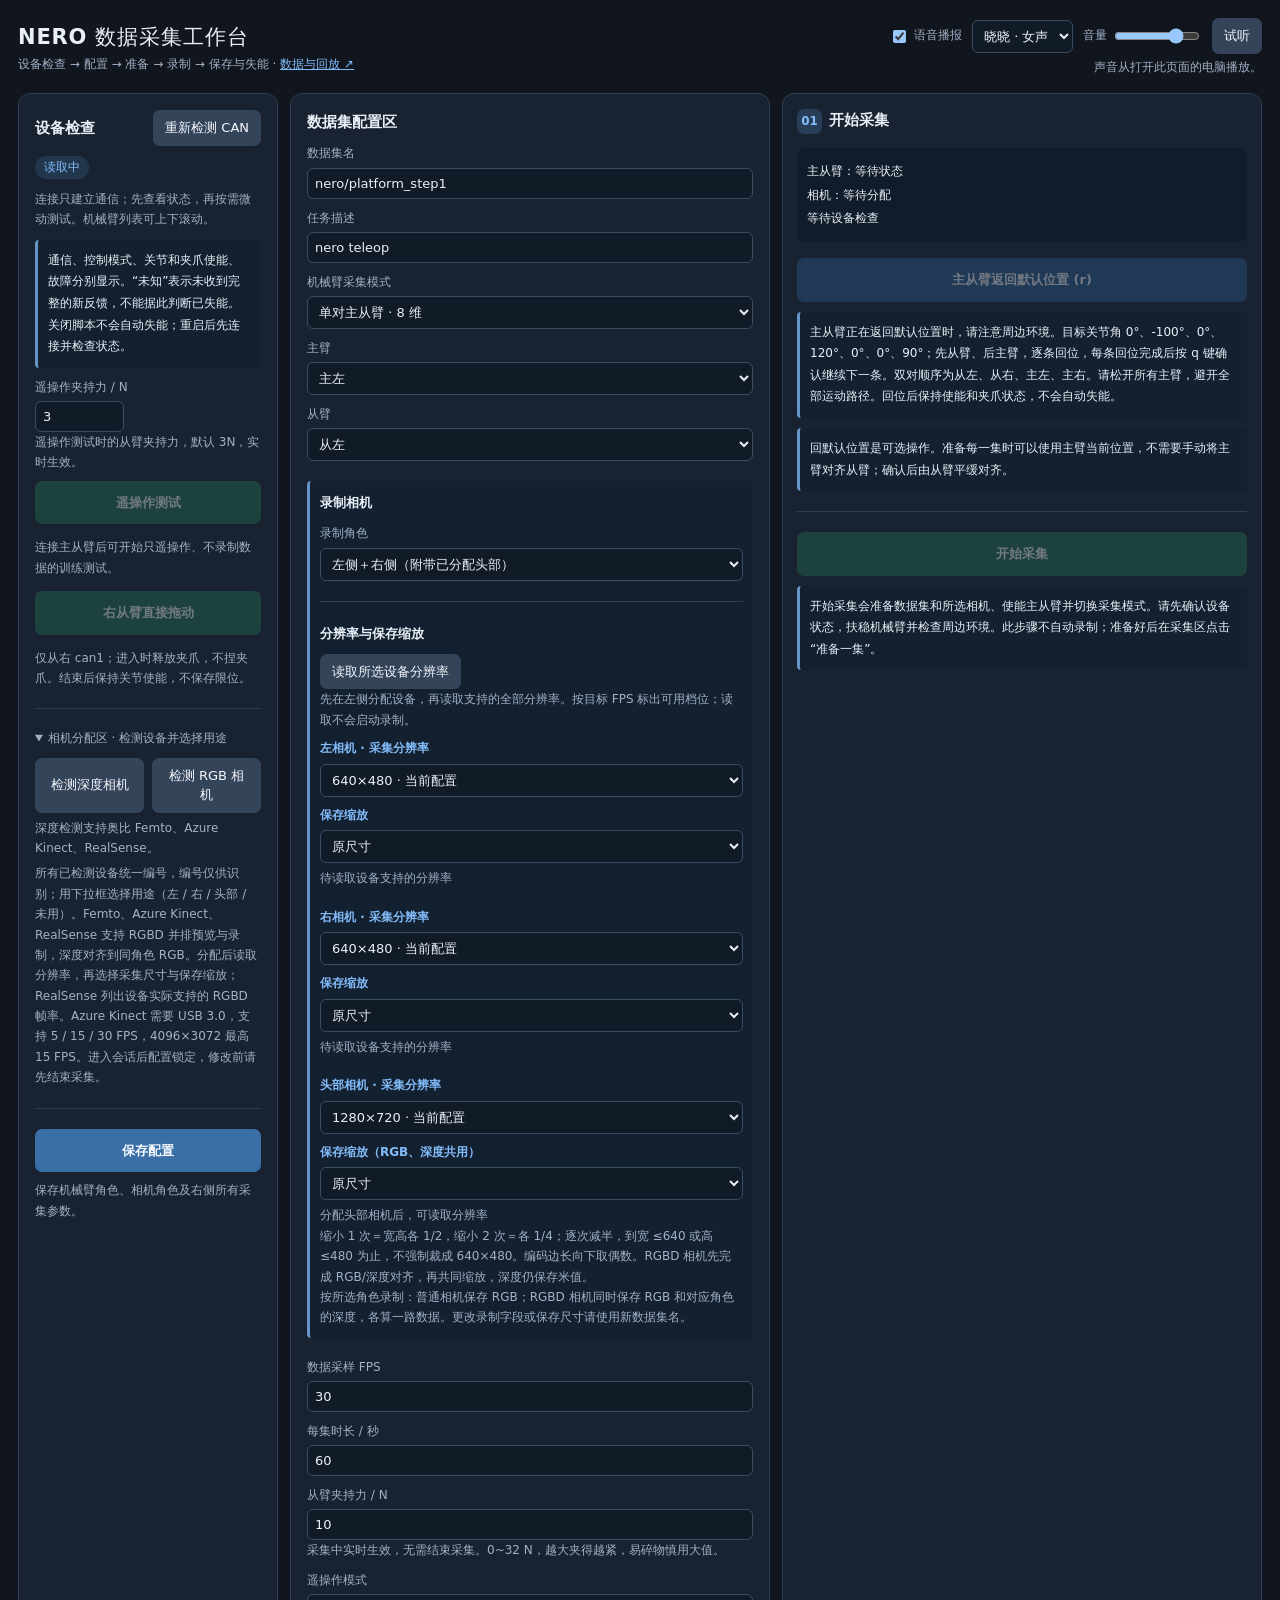
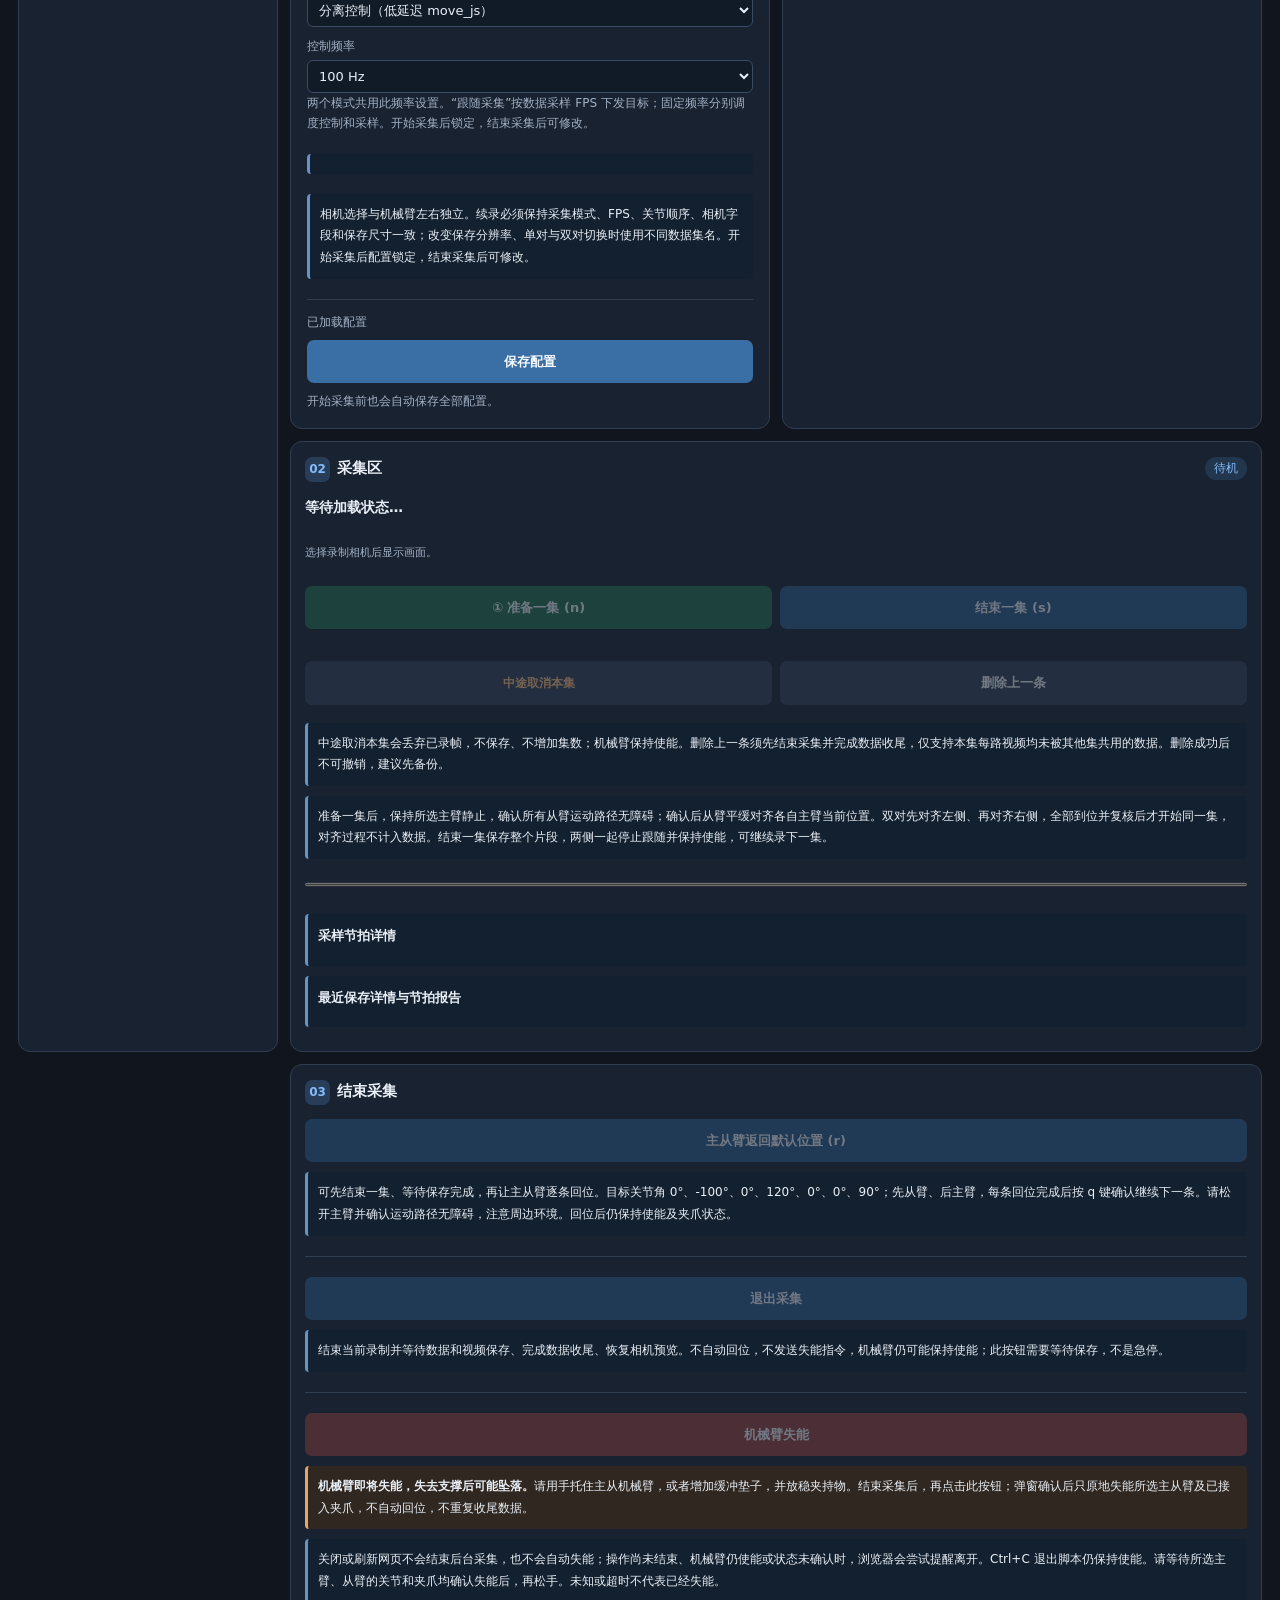
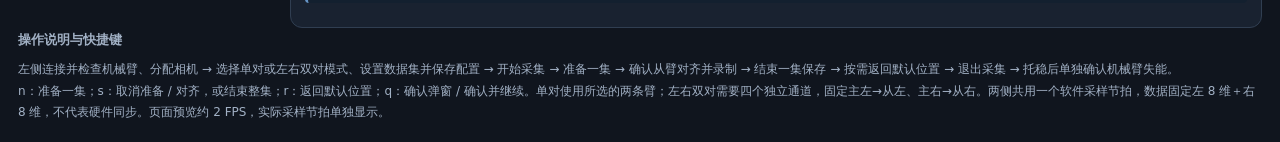
==== commit 8c37ccc9: "feat(nero): extend teleoperation and stabilize collector startup Add right-follower hand guiding, sl" ====
--- a/examples/nero_to_nero/nero_platform/index.html
+++ b/examples/nero_to_nero/nero_platform/index.html
@@ -91,7 +91,10 @@
     <div class="teleop-test">
       <div class="field"><label for="teleop_gripper_force">遥操作夹持力 / N</label><input id="teleop_gripper_force" type="number" min="0" max="32" step="0.5" value="3" onchange="setTeleopGripperForce(this.value)"><div class="muted">遥操作测试时的从臂夹持力，默认 3N，实时生效。</div></div>
       <div class="row"><button class="go action" id="btn-teleop-test" onclick="toggleTeleopTest()" disabled>遥操作测试</button></div>
+      <div class="row"><button class="go action" id="btn-teleop-resume" onclick="resumeTeleopTest(true)" hidden>低速追齐并恢复</button></div>
       <div id="teleop-test-status" class="record-detail" aria-live="polite">连接主从臂后可开始只遥操作、不录制数据的训练测试。</div>
+      <div class="row"><button class="go action" id="btn-hand-guide" onclick="toggleHandGuiding()" disabled>右从臂直接拖动</button></div>
+      <div id="hand-guide-status" class="record-detail" aria-live="polite">仅从右 can1；进入时释放夹爪，不捏夹爪。结束后保持关节使能，不保存限位。</div>
     </div>
 
     <hr class="divider">
@@ -116,7 +119,7 @@
         <section class="notice span-3" aria-labelledby="record-cameras-title">
           <h3 id="record-cameras-title">录制相机</h3>
           <div class="config-grid">
-            <div class="field"><label for="record_camera">录制角色</label><select id="record_camera" onchange="updateCameraSummary(); voice.say('camera_changed')"><option value="right">右侧（附带已分配头部）</option><option value="left">左侧（附带已分配头部）</option><option value="both" selected>左侧＋右侧（附带已分配头部）</option></select></div>
+            <div class="field"><label for="record_camera">录制角色</label><select id="record_camera" onchange="updateCameraSummary(); voice.say('camera_changed')"><option value="right">右侧（附带已分配头部）</option><option value="left">左侧（附带已分配头部）</option><option value="both" selected>左侧＋右侧（附带已分配头部）</option><option value="head">仅头部</option><option value="all">全部已分配相机</option></select></div>
           </div>
           <div id="record-camera-summary" class="record-detail" aria-live="polite"></div>
           <hr class="divider">
@@ -224,6 +227,16 @@
     <button id="safety-confirm" class="stop" onclick="finishSafety(true)" disabled>请先听完提醒</button>
   </div>
 </dialog>
+<dialog id="measure-dialog" aria-labelledby="measure-title">
+  <h2 id="measure-title">关节限位测量</h2>
+  <div id="measure-text" style="white-space:pre-line;line-height:1.8;margin:16px 0">点击「开始拖动测量」后，手动把各关节拖到两端（不要硬顶机械限位），完成后点「停止测量并保存」。</div>
+  <div id="measure-status" class="record-detail" aria-live="polite"></div>
+  <div class="row">
+    <button onclick="document.getElementById('measure-dialog').close(); measuringChannel=null;">关闭</button>
+    <button id="measure-start" class="go" onclick="startMeasure()">开始拖动测量</button>
+    <button id="measure-stop" class="stop" onclick="stopMeasure()" hidden>停止测量并保存</button>
+  </div>
+</dialog>
 <script src="/static/voice.js?v=5"></script>
 <script src="/static/camera_focus.js?v=1"></script>
 <script>
@@ -263,6 +276,7 @@
 let cancelRequestPending = false;
 let deleteLastRequestPending = false;
 let teleopRequestPending = false;
+let handGuidingPending = false;
 const armRequestPending = new Set();
 let commandError = "";
 let latestStatus = null;
@@ -550,6 +564,7 @@
       </div><div class="arm-actions"><button class="device-command" onclick="armConnect('${ch}')">连接并读取</button>
       <button onclick="checkArm('${ch}')">检查状态</button>
       <button class="device-command" id="move-${ch}" onclick="armMove('${ch}')">微动测试</button>
+      <button class="device-command" id="measure-${ch}" onclick="armMeasure('${ch}')">关节限位测量</button>
       <button class="device-command quiet-danger" id="home-${ch}" onclick="armDisable('${ch}')">回位后失能</button></div>
       <div class="hardware">
         <div id="comm-${ch}"></div><div id="mode-${ch}"></div>
@@ -615,6 +630,52 @@
   await refresh();
 }
 async function armMove(ch){ await runCommand("/api/arm/move/"+ch, ch, "micro", "micro"); }
+
+let measuringChannel = null;
+function armMeasure(ch){
+  if(safetyPending) return;
+  measuringChannel = ch;
+  const name = document.getElementById("lb-"+ch).value;
+  document.getElementById("measure-title").textContent = `${name} (${ch}) 关节限位测量`;
+  document.getElementById("measure-text").textContent = "点击「开始拖动测量」后，手动把各关节拖到两端（不要硬顶机械限位），完成后点「停止测量并保存」。测量只读、不发送控制；停止后恢复从臂模式并保持使能，结果按当前角色标签保存。";
+  document.getElementById("measure-status").textContent = "";
+  document.getElementById("measure-start").hidden = false;
+  document.getElementById("measure-stop").hidden = true;
+  document.getElementById("measure-dialog").showModal();
+}
+async function startMeasure(){
+  const ch = measuringChannel;
+  try{
+    await post("/api/arm/measure/"+ch);
+    document.getElementById("measure-start").hidden = true;
+    document.getElementById("measure-stop").hidden = false;
+    document.getElementById("measure-status").textContent = "拖动中…请移动各关节到两端。";
+    pollMeasure();
+  }catch(error){ operationError(error); document.getElementById("measure-dialog").close(); measuringChannel = null; }
+}
+async function pollMeasure(){
+  if(!measuringChannel) return;
+  const dialog = document.getElementById("measure-dialog");
+  if(!dialog.open){ measuringChannel = null; return; }
+  try{
+    const s = await getJson("/api/status");
+    if(s.measure_status) document.getElementById("measure-status").textContent = s.measure_status;
+  }catch(_){}
+  if(measuringChannel) setTimeout(pollMeasure, 1000);
+}
+async function stopMeasure(){
+  const ch = measuringChannel;
+  try{
+    const result = await post("/api/arm/measure/stop/"+ch);
+    document.getElementById("measure-status").textContent = result.msg || "已保存";
+    document.getElementById("measure-stop").hidden = true;
+    document.getElementById("measure-start").hidden = false;
+    measuringChannel = null;
+  }catch(error){
+    document.getElementById("measure-status").textContent = "停止失败："+error.message;
+  }
+  await refresh();
+}
 async function armDisable(ch){
   if(safetyPending || document.getElementById("home-"+ch).disabled) return;
   const name = document.getElementById("lb-"+ch).value;
@@ -987,6 +1048,25 @@
       if(status.connected) throw new Error("已开启采集会话，请先退出采集。");
       await post("/api/teleop/test/start");
     }
+  }catch(error){ operationError(error); }
+  finally{ teleopRequestPending = false; await refresh(); }
+}
+async function toggleHandGuiding(){
+  if(handGuidingPending) return;
+  handGuidingPending = true;
+  document.getElementById("btn-hand-guide").disabled = true;
+  try{
+    const status = await getJson("/api/status");
+    const action = status.hand_guiding_channel ? "stop" : "start";
+    await post(`/api/arm/guide/${action}/can1`);
+  }catch(error){ operationError(error); }
+  finally{ handGuidingPending = false; await refresh(); }
+}
+async function resumeTeleopTest(catchup=false){
+  if(teleopRequestPending || safetyPending) return;
+  teleopRequestPending = true;
+  try{
+    await post(catchup ? "/api/teleop/test/catchup" : "/api/teleop/test/resume");
   }catch(error){ operationError(error); }
   finally{ teleopRequestPending = false; await refresh(); }
 }
@@ -1195,7 +1275,15 @@
     const teleopBusy = busy && !teleopActive;  // 遥操作测试进行中自身按钮仍可点（用于停止）
     document.getElementById("btn-teleop-test").disabled = teleopActive ? teleopRequestPending : (teleopBusy || !homeReady || s.connected || s.recording || motionBlocked || unfinished);
     document.getElementById("btn-teleop-test").textContent = teleopActive ? "停止遥操作测试" : "遥操作测试";
-    document.getElementById("teleop-test-status").textContent = teleopActive ? s.teleop_test_message : "连接主从臂后可开始只遥操作、不录制数据的训练测试。";
+    document.getElementById("btn-teleop-resume").hidden = !(teleopActive && s.teleop_test_paused);
+    document.getElementById("btn-teleop-resume").disabled = teleopRequestPending;
+    document.getElementById("teleop-test-status").textContent = s.teleop_test_message || "连接主从臂后可开始只遥操作、不录制数据的训练测试。";
+    const guideActive = s.hand_guiding_channel === "can1";
+    const guideArm = s.arms.can1;
+    const guideReady = guideArm?.label === "从右" && guideArm?.detected && guideArm?.hardware?.enabled?.state === "enabled";
+    document.getElementById("btn-hand-guide").disabled = handGuidingPending || (guideActive ? ["starting", "stopping"].includes(s.hand_guiding_phase) : (busy || s.connected || !guideReady || motionBlocked));
+    document.getElementById("btn-hand-guide").textContent = guideActive ? "结束右从臂拖动" : "右从臂直接拖动";
+    document.getElementById("hand-guide-status").textContent = s.hand_guiding_message || "进入时释放夹爪；结束后读取标定点。";
     document.getElementById("disable-status").textContent = s.disable_status || "";
     const closing = s.close_result;
     document.getElementById("close-result").hidden = !closing;
